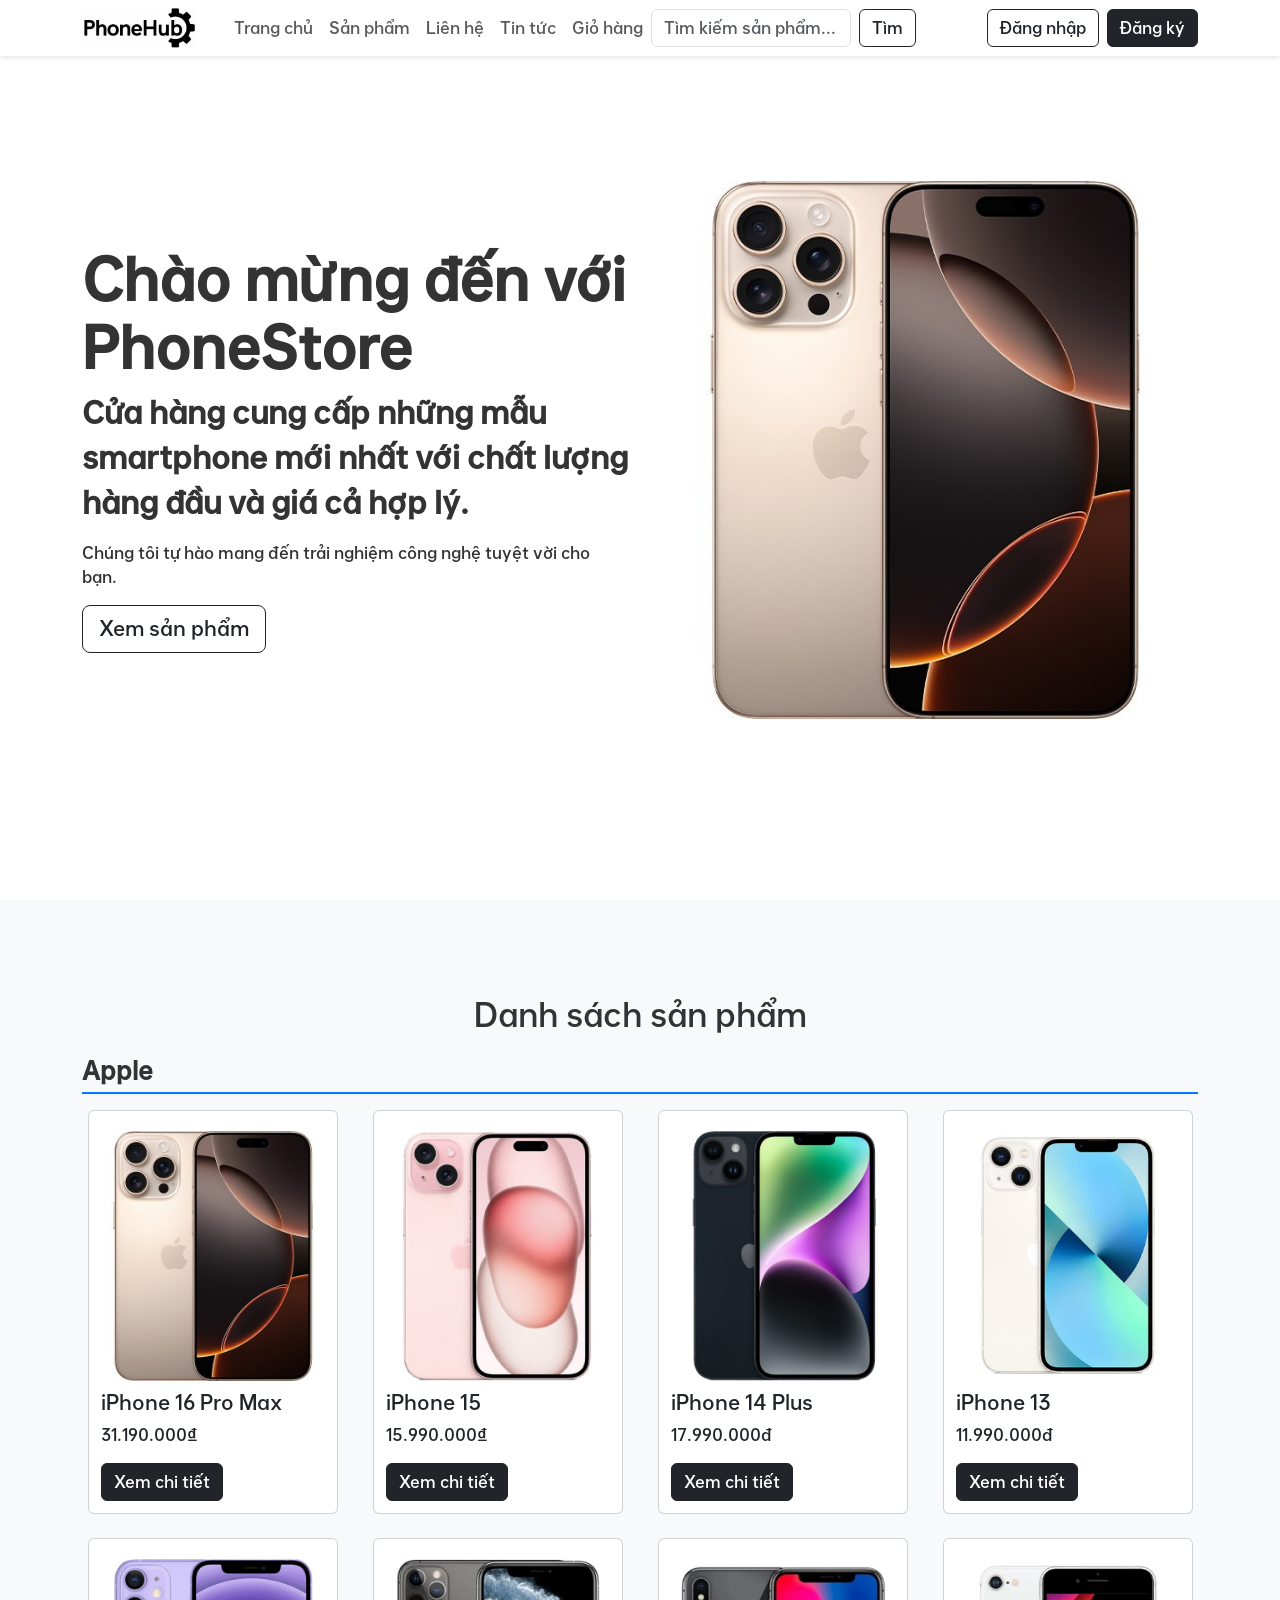
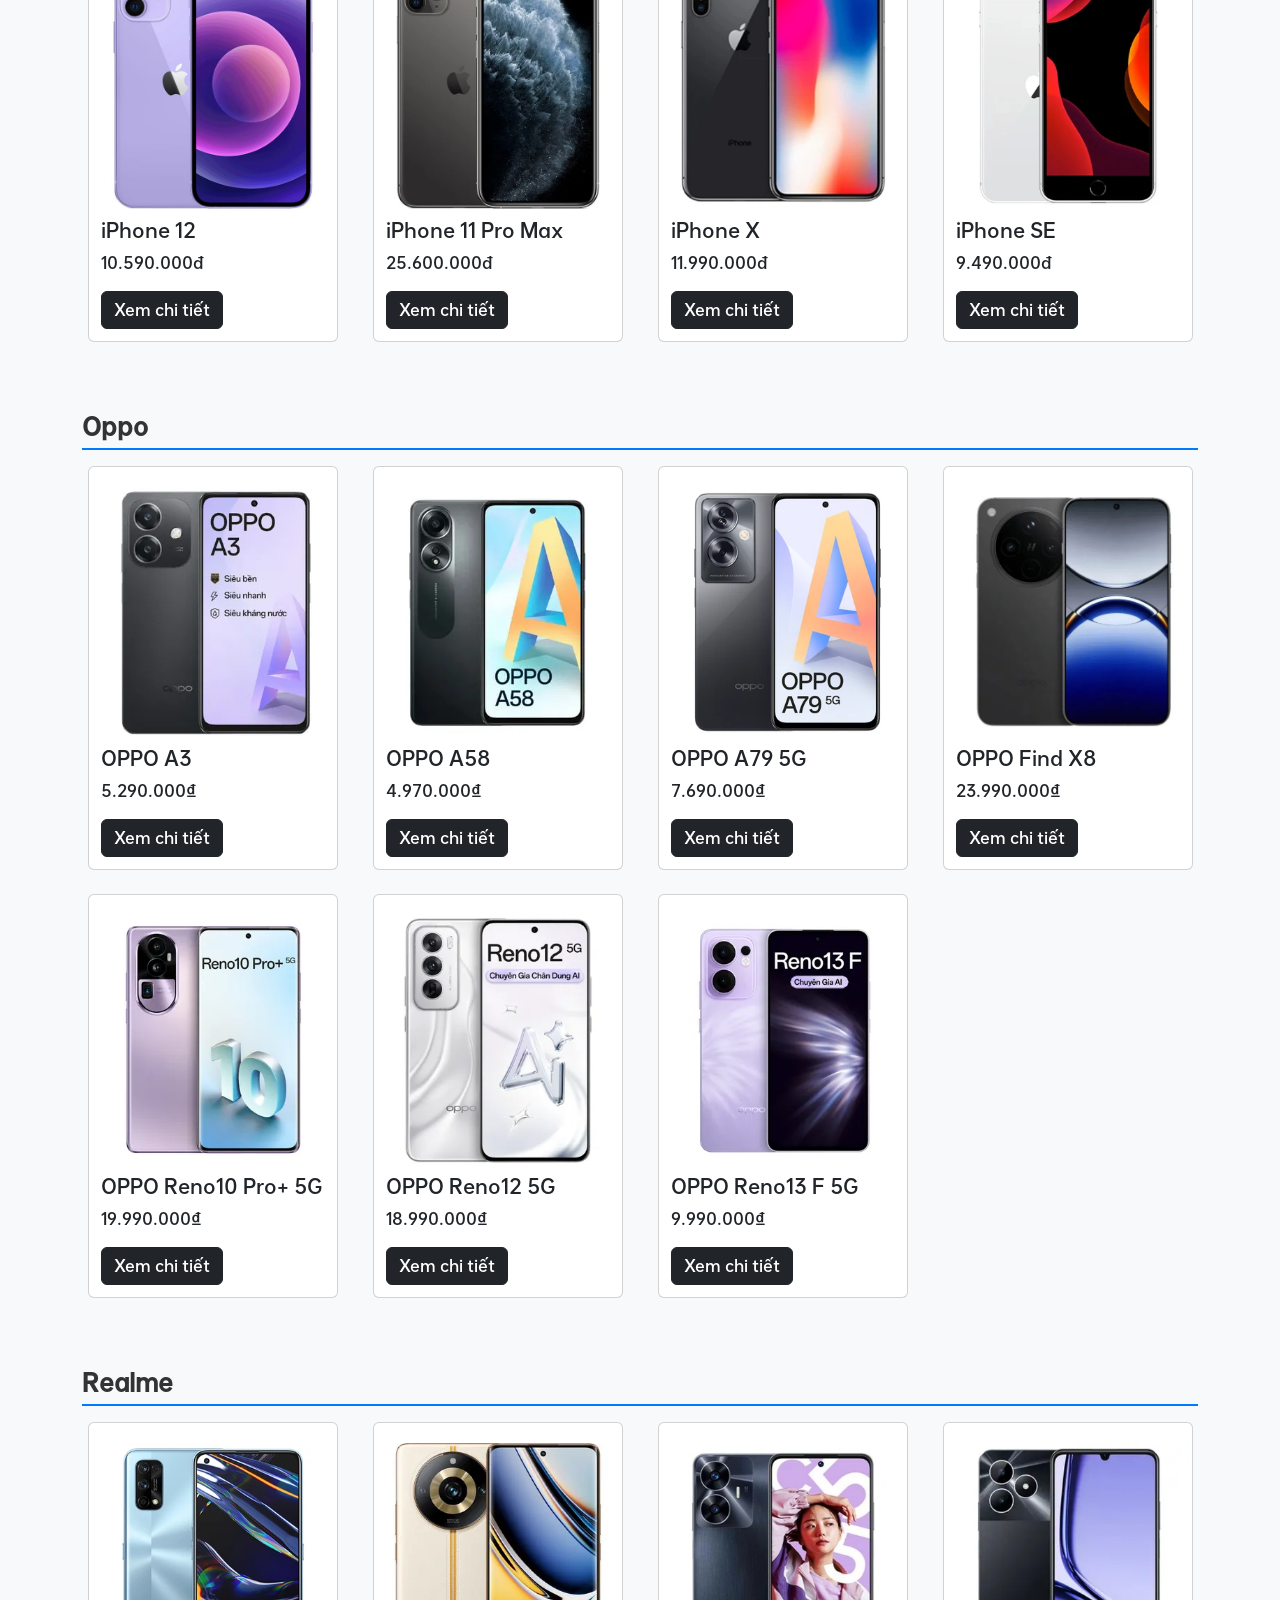
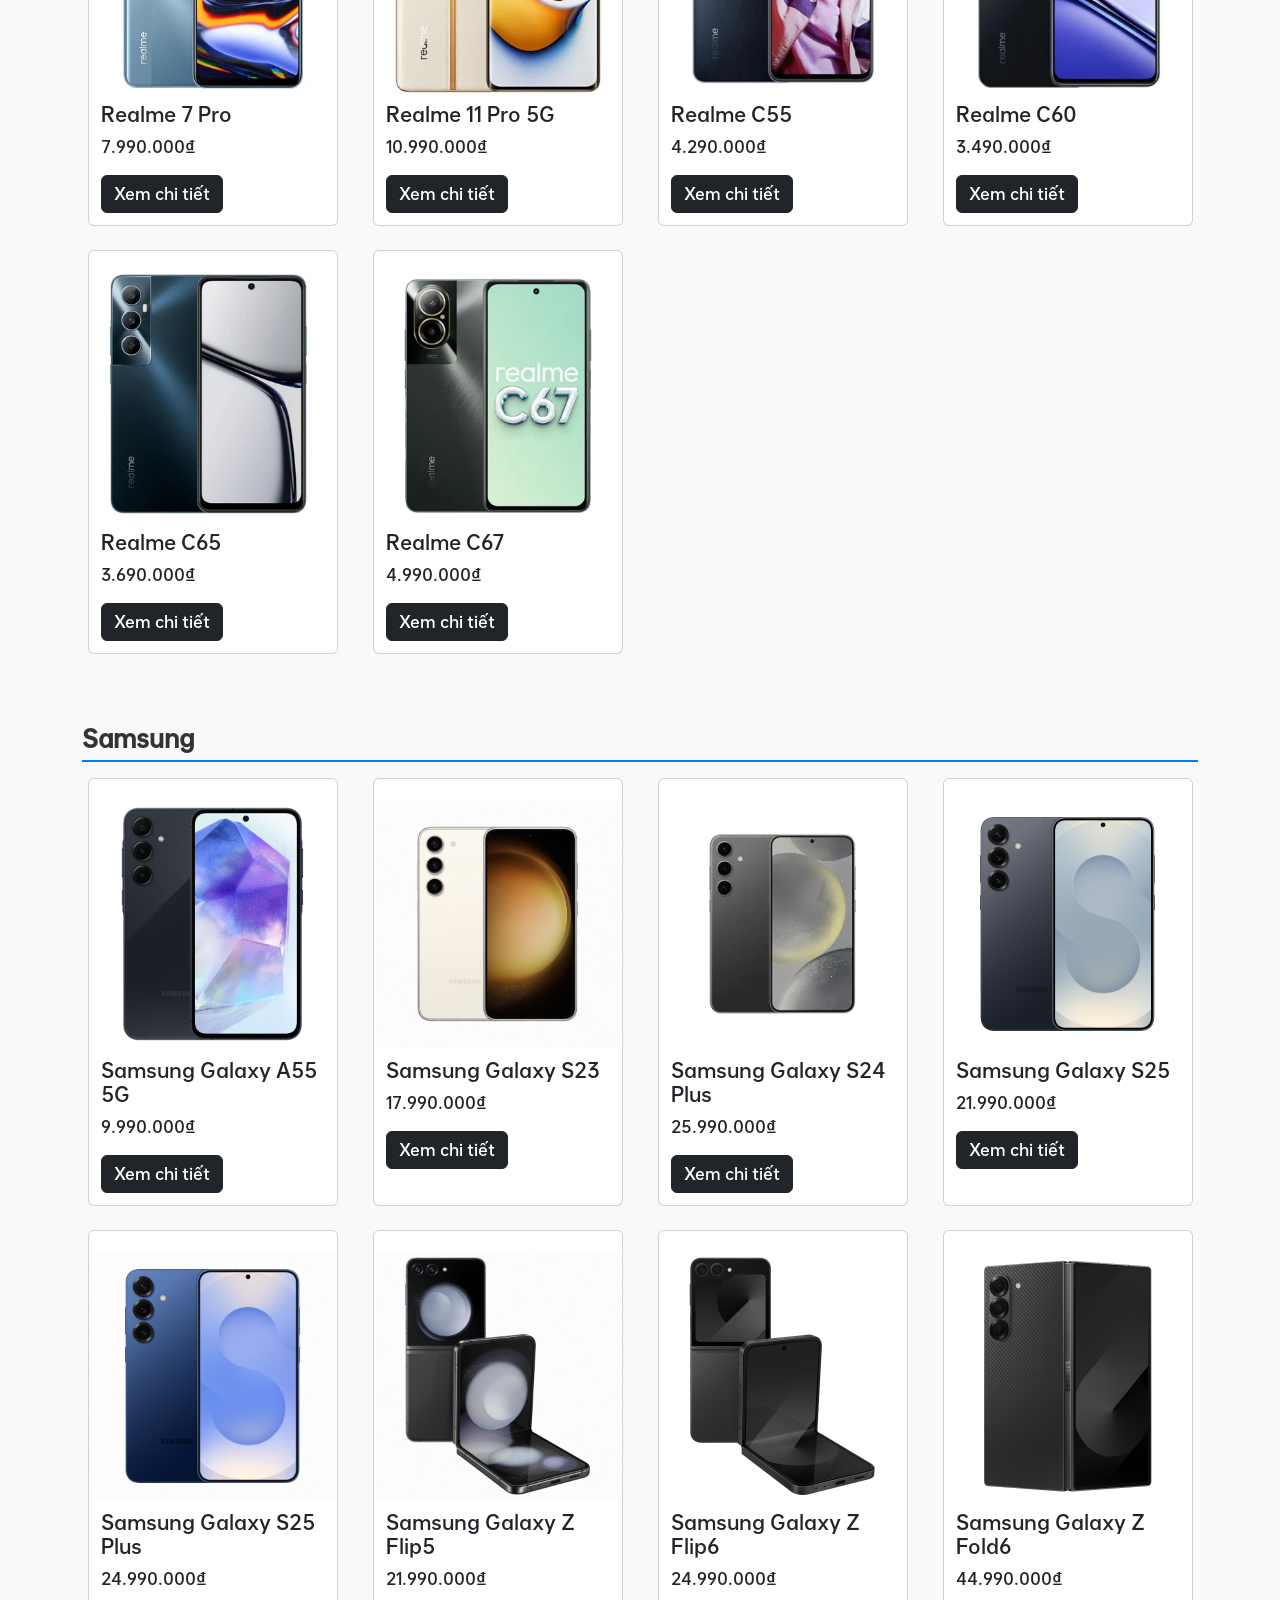
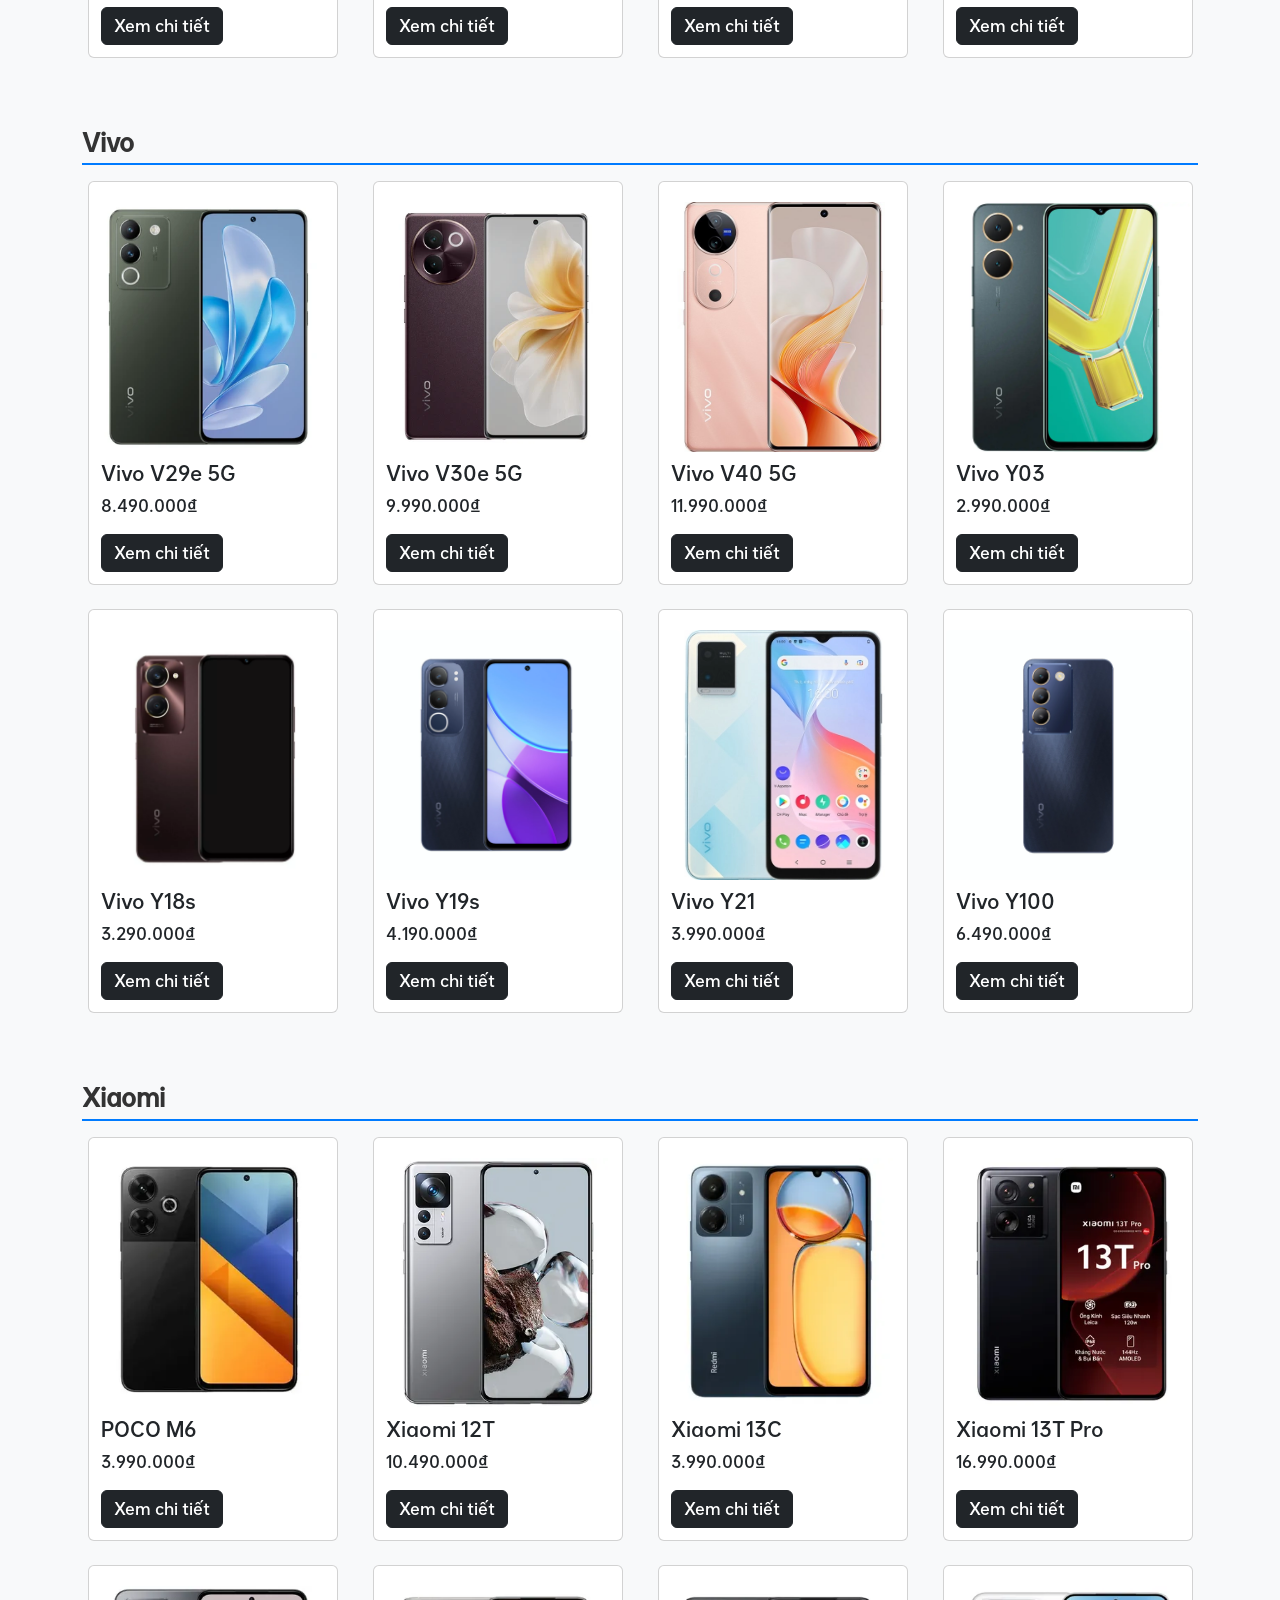
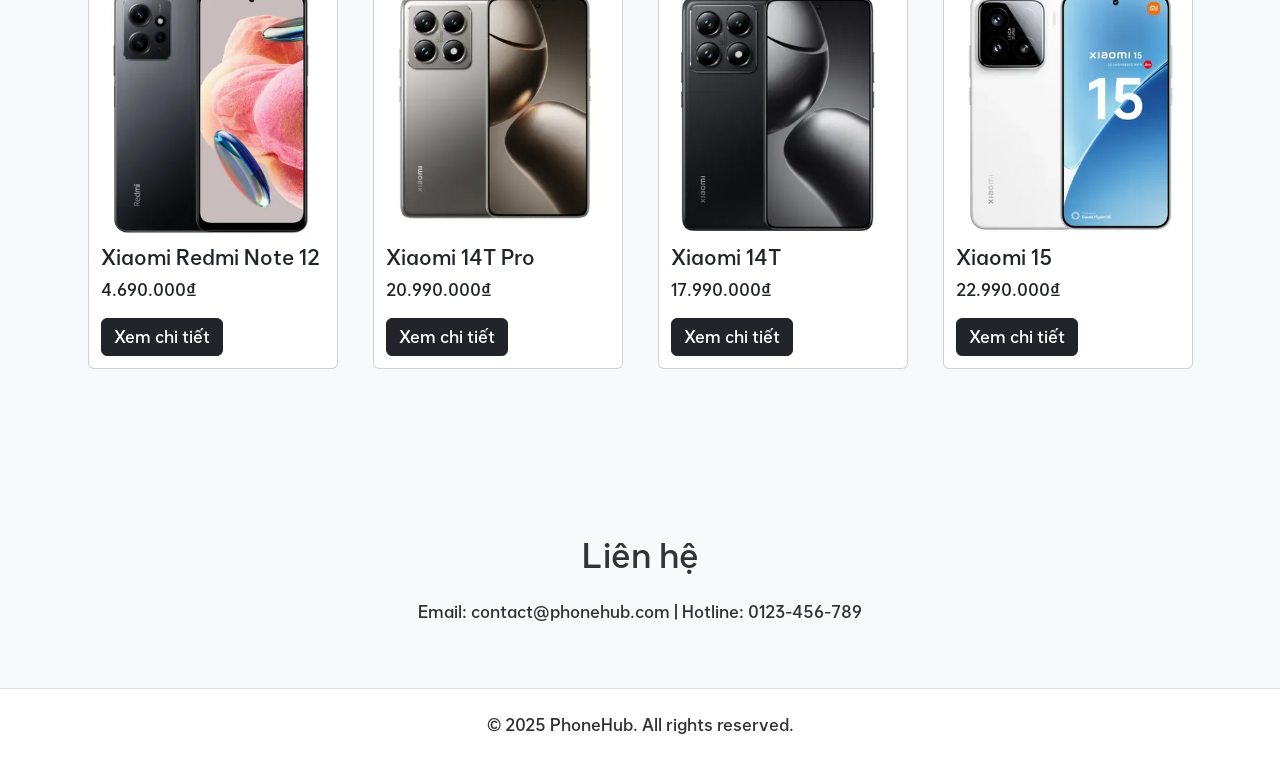
==== pages/index.html @ 3b74d2a4 "final cart" ====
<!DOCTYPE html>
<html lang="vi">
  <head>
    <meta charset="UTF-8" />
    <meta name="viewport" content="width=device-width, initial-scale=1.0" />
    <title>PhoneHub</title>
    <link rel="stylesheet" href="../assets/css/bootstrap.min.css" />
    <link rel="stylesheet" href="../assets/css/style.css" />
    <script src="../assets/js/bootstrap.bundle.min.js"></script>
  </head>
  <body>
    <!-- Navbar -->
    <nav class="navbar navbar-expand-lg fixed-top">
      <div class="container">
        <div class="nav-logo">
          <a href="../pages/index.html">
            <img
              src="../assets/images/index_img/logo_3.jpg"
              alt=""
              style="height: 40px; margin-right: 30px"
            />
          </a>
        </div>
        <button
          class="navbar-toggler"
          type="button"
          data-bs-toggle="collapse"
          data-bs-target="#navbarNav"
        >
          <span class="navbar-toggler-icon"></span>
        </button>
        <div class="collapse navbar-collapse" id="navbarNav">
          <ul class="navbar-nav me-auto">
            <li class="nav-item">
              <a class="nav-link" href="#home">Trang chủ</a>
            </li>
            <li class="nav-item">
              <a class="nav-link" href="../pages/product.html">Sản phẩm</a>
            </li>
            <li class="nav-item">
              <a class="nav-link" href="#contact">Liên hệ</a>
            </li>
            <li class="nav-item">
              <a class="nav-link" href="../pages/news.html">Tin tức</a>
            </li>
            <li class="nav-item">
              <a class="nav-link" href="../pages/cart.html">Giỏ hàng</a>
            </li>
            <li class="nav-item d-flex align-items-center">
              <input
                type="text"
                id="searchInput"
                class="form-control me-2"
                placeholder="Tìm kiếm sản phẩm..."
                style="width: 200px"
              />
              <button class="btn btn-outline-dark" onclick="searchProducts()">
                Tìm
              </button>
            </li>
          </ul>
          <div class="d-flex">
            <a href="../pages/login.html" class="btn btn-outline-dark me-2"
              >Đăng nhập</a
            >
            <a href="../pages/register.html" class="btn btn-dark">Đăng ký</a>
          </div>
        </div>
      </div>
    </nav>

    <!-- Trang chủ -->
    <section id="home">
      <div class="container">
        <div class="row align-items-center">
          <div class="col-md-6 reveal reveal-left">
            <h1 class="fw-bold display-4">Chào mừng đến với PhoneStore</h1>
            <p class="lead">
              Cửa hàng cung cấp những mẫu smartphone mới nhất với chất lượng
              hàng đầu và giá cả hợp lý.
            </p>
            <p>
              Chúng tôi tự hào mang đến trải nghiệm công nghệ tuyệt vời cho bạn.
            </p>
            <a href="#products" class="btn btn-outline-dark btn-lg"
              >Xem sản phẩm</a
            >
          </div>
          <div class="col-md-6 reveal reveal-right">
            <div
              id="phoneCarousel"
              class="carousel slide"
              data-bs-ride="carousel"
              data-bs-interval="5000"
            >
              <div class="carousel-inner">
                <div class="carousel-item active">
                  <img
                    src="../assets/images/product/apple/iphone-16-pro-max.jpg"
                    class="img-fluid img-thumbnail border-0"
                    alt="Phone 1"
                  />
                </div>
                <div class="carousel-item">
                  <img
                    src="../assets/images/index_img/home_Ip.png"
                    class="img-fluid img-thumbnail border-0"
                    alt="Phone 2"
                  />
                </div>
                <div class="carousel-item">
                  <img
                    src="../assets/images/index_img/home_oppo.png"
                    class="img-fluid img-thumbnail border-0"
                    alt="Phone 3"
                  />
                </div>
              </div>
            </div>
          </div>
        </div>
      </div>
    </section>

    <!-- Sản phẩm -->
    <section id="products" class="py-5 mt-5">
      <div class="container">
        <h2 class="text-center mb-4">Danh sách sản phẩm</h2>
        <div id="product-brands"></div>
      </div>
    </section>

    <!-- Liên hệ -->
    <section id="contact" class="py-5">
      <div class="container">
        <h2 class="text-center mb-4">Liên hệ</h2>
        <p class="text-center">
          Email: contact@phonehub.com | Hotline: 0123-456-789
        </p>
      </div>
    </section>

    <!-- Footer -->
    <footer class="py-4 text-center">
      <p>© 2025 PhoneHub. All rights reserved.</p>
    </footer>

    <script src="/assets/js/product.js"></script>

    <script>
      function displayProducts() {
        const productBrands = document.getElementById("product-brands");
        productBrands.innerHTML = "";

        for (const brand in products) {
          const brandSection = document.createElement("div");
          brandSection.className = "brand-section mb-5 reveal";
          brandSection.innerHTML = `
      <h3 class="mb-3">${brand.charAt(0).toUpperCase() + brand.slice(1)}</h3>
      <div class="row" id="product-list-${brand}">
      </div>
      `;
          productBrands.appendChild(brandSection);

          const productList = document.getElementById(`product-list-${brand}`);
          products[brand].forEach((product) => {
            const col = document.createElement("div");
            col.className = "col-md-4 col-lg-3 mb-4";
            col.innerHTML = `
        <div class="card product-card h-100">
          <img src="${product.mainImage}" alt="${product.name}" class="card-img-top">
          <div class="card-body">
            <h5 class="card-title">${product.name}</h5>
            <p class="card-text">${product.basePrice}</p>
            <div class="button-group ">
              
              <a href="/pages/product-detail.html?id=${product.id}" class="btn btn-dark">Xem chi tiết</a>
            </div>
          </div>
        </div>
      `;
            productList.appendChild(col);
          });
        }

        reveal();
      }
      displayProducts();
    </script>
  </body>
</html>
---- assets/css/style.css ----
@font-face {
  font-family: "OPPOSans-VN-Medium";
  src: url("/assets/fonts/OPPOSans-VN-Medium.otf") format("opentype");
}

body {
  background-color: #f8f9fa;
  color: #333;
  font-family: "OPPOSans-VN-Medium", sans-serif;
}
.navbar {
  background-color: #fff;
  box-shadow: 0 2px 5px rgba(0, 0, 0, 0.1);
}

#home {
  height: 100vh;
  display: flex;
  align-items: center;
  background-color: #fff;
}
.carousel-inner img {
  max-height: 600px;
  object-fit: contain;
}

.product-card {
  width: 250px;
  margin: 0 auto;
  padding: 2px;
  padding-top: 20px;
  height: 500px;
}
.product-card img {
  height: 250px;
  object-fit: cover;
}
.product-card img:hover {
  transform: scale(1.05);
  transition: all 0.3s ease-in-out;
}
.product-card .card-body {
  padding: 10px;
}
.product-card .button-group {
  display: flex;
  justify-content: space-between;
  align-items: center;
}
footer {
  background-color: #fff;
  border-top: 1px solid #dee2e6;
}
.product-slider {
  overflow: hidden;
  position: relative;
}
.product-list {
  display: flex;
  transition: transform 0.5s ease;
}
.product-list .col {
  flex: 0 0 20%;
  max-width: 20%;
}
.brand-section h3 {
  font-size: 1.5rem;
  font-weight: bold;
  color: #333;
  border-bottom: 2px solid #007bff;
  padding-bottom: 5px;
}

/* PRODUCT DETAIL  */
.product-detail {
  display: flex;
  justify-content: center;
  align-items: center;
}
#product-image {
  max-height: 400px;
  width: auto;
  margin: 0 auto;
  display: block;
}
.right {
  background-color: #b9b8b8;
  border-radius: 20px;
  padding: 50px;
  box-shadow: 10px 10px 10px rgba(0, 0, 0, 0.1);
}
.dl {
  font-weight: 700;
  font-size: larger;
}

.list-dl li {
  display: inline-block;
  list-style-type: none;
  margin: 10px;
}
.list-dl li button {
  border-radius: 10px;
}
.list-ms li {
  display: inline-block;
  list-style-type: none;
  margin: 10px;
}
.list-ms li button {
  border-radius: 50%;
  height: 30px;
  width: 30px;
  border: 2px solid transparent;
  transition: all 0.3s;
}
.lead {
  font-weight: 700;
  font-size: 30px;
}
.all {
  background-color: #ffffff;
}
.thumbnail {
  width: 80px;
  height: 80px;
  object-fit: cover;
  cursor: pointer;
  border: 2px solid transparent;
  transition: all 0.3s;
  border-radius: 8px;
}
.thumbnail:hover,
.thumbnail.active {
  border-color: #007bff;
  transform: scale(1.05);
}
.color-option.active {
  transform: scale(1.1);
  box-shadow: 0 0 0 2px #007bff;
}
.storage-option.active {
  background-color: #007bff !important;
  color: white !important;
}
.color-name {
  display: block;
  margin-top: 5px;
  font-size: 12px;
  text-align: center;
}
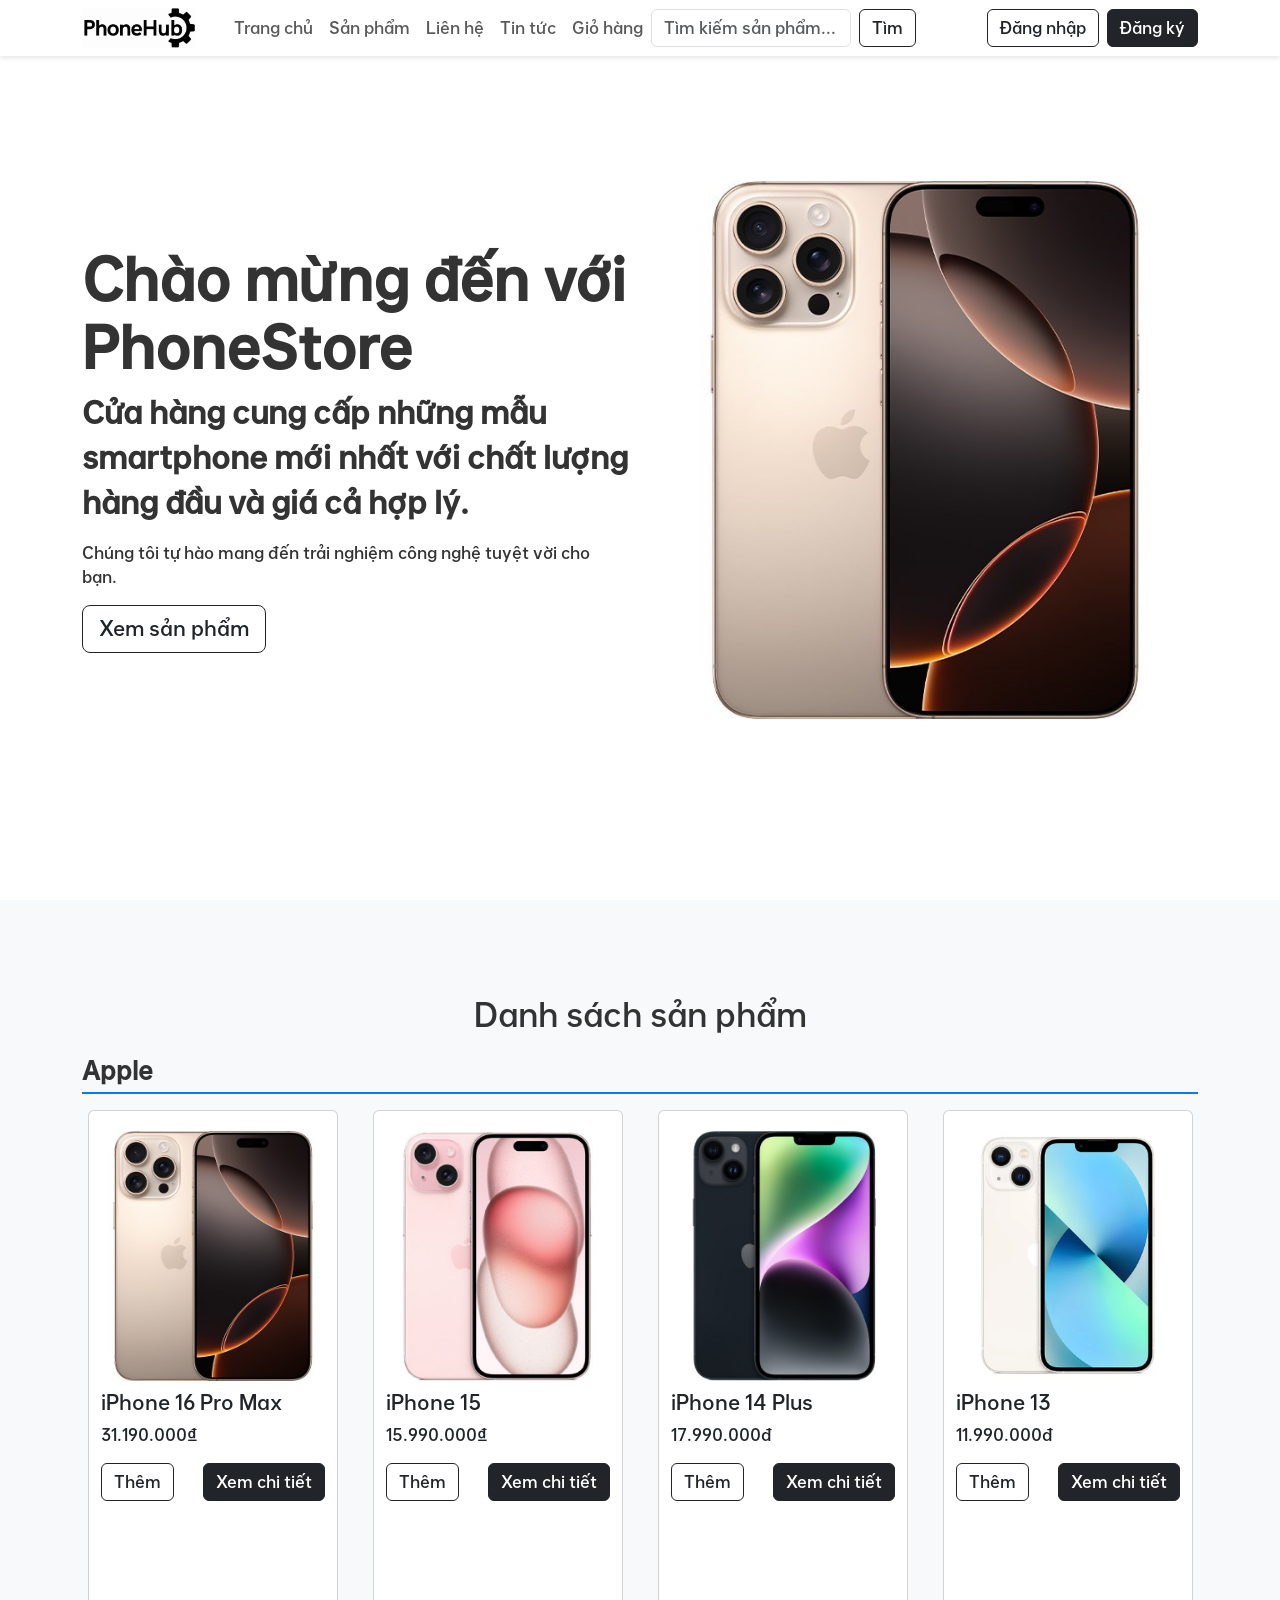
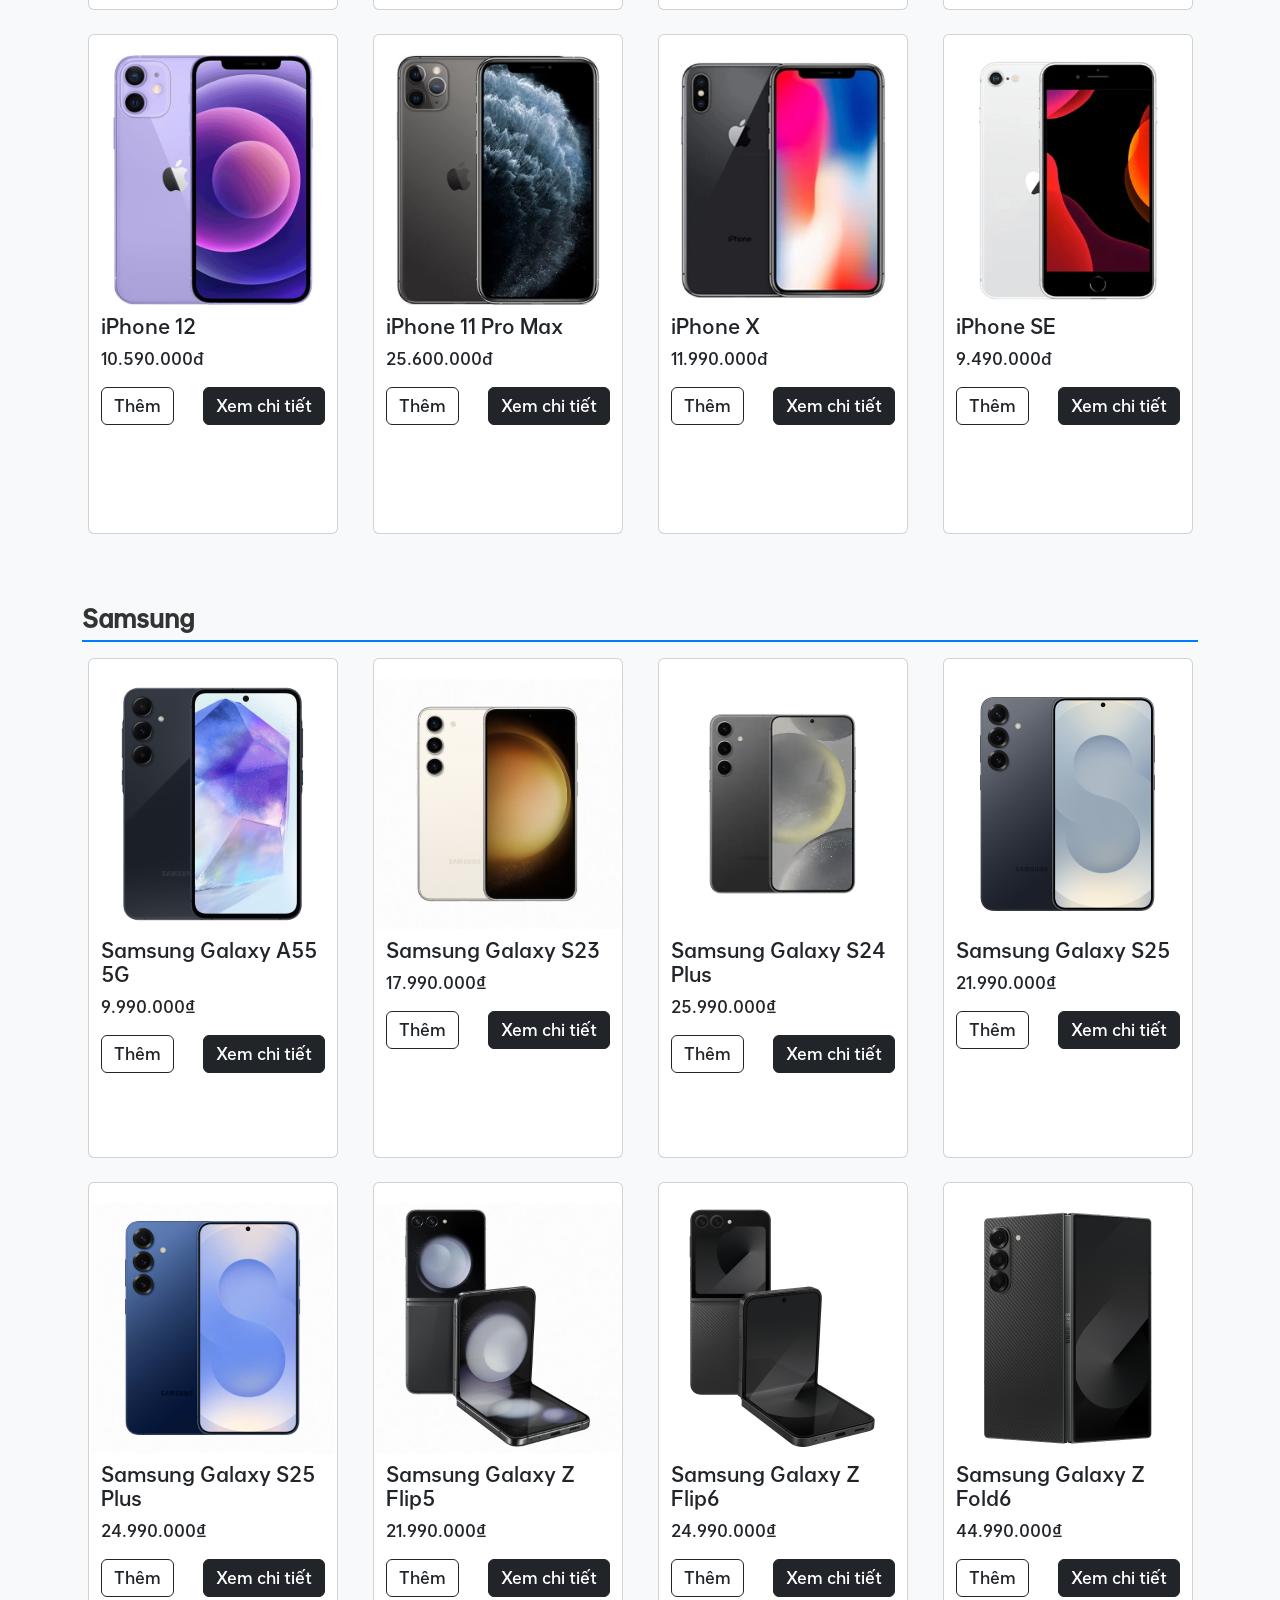
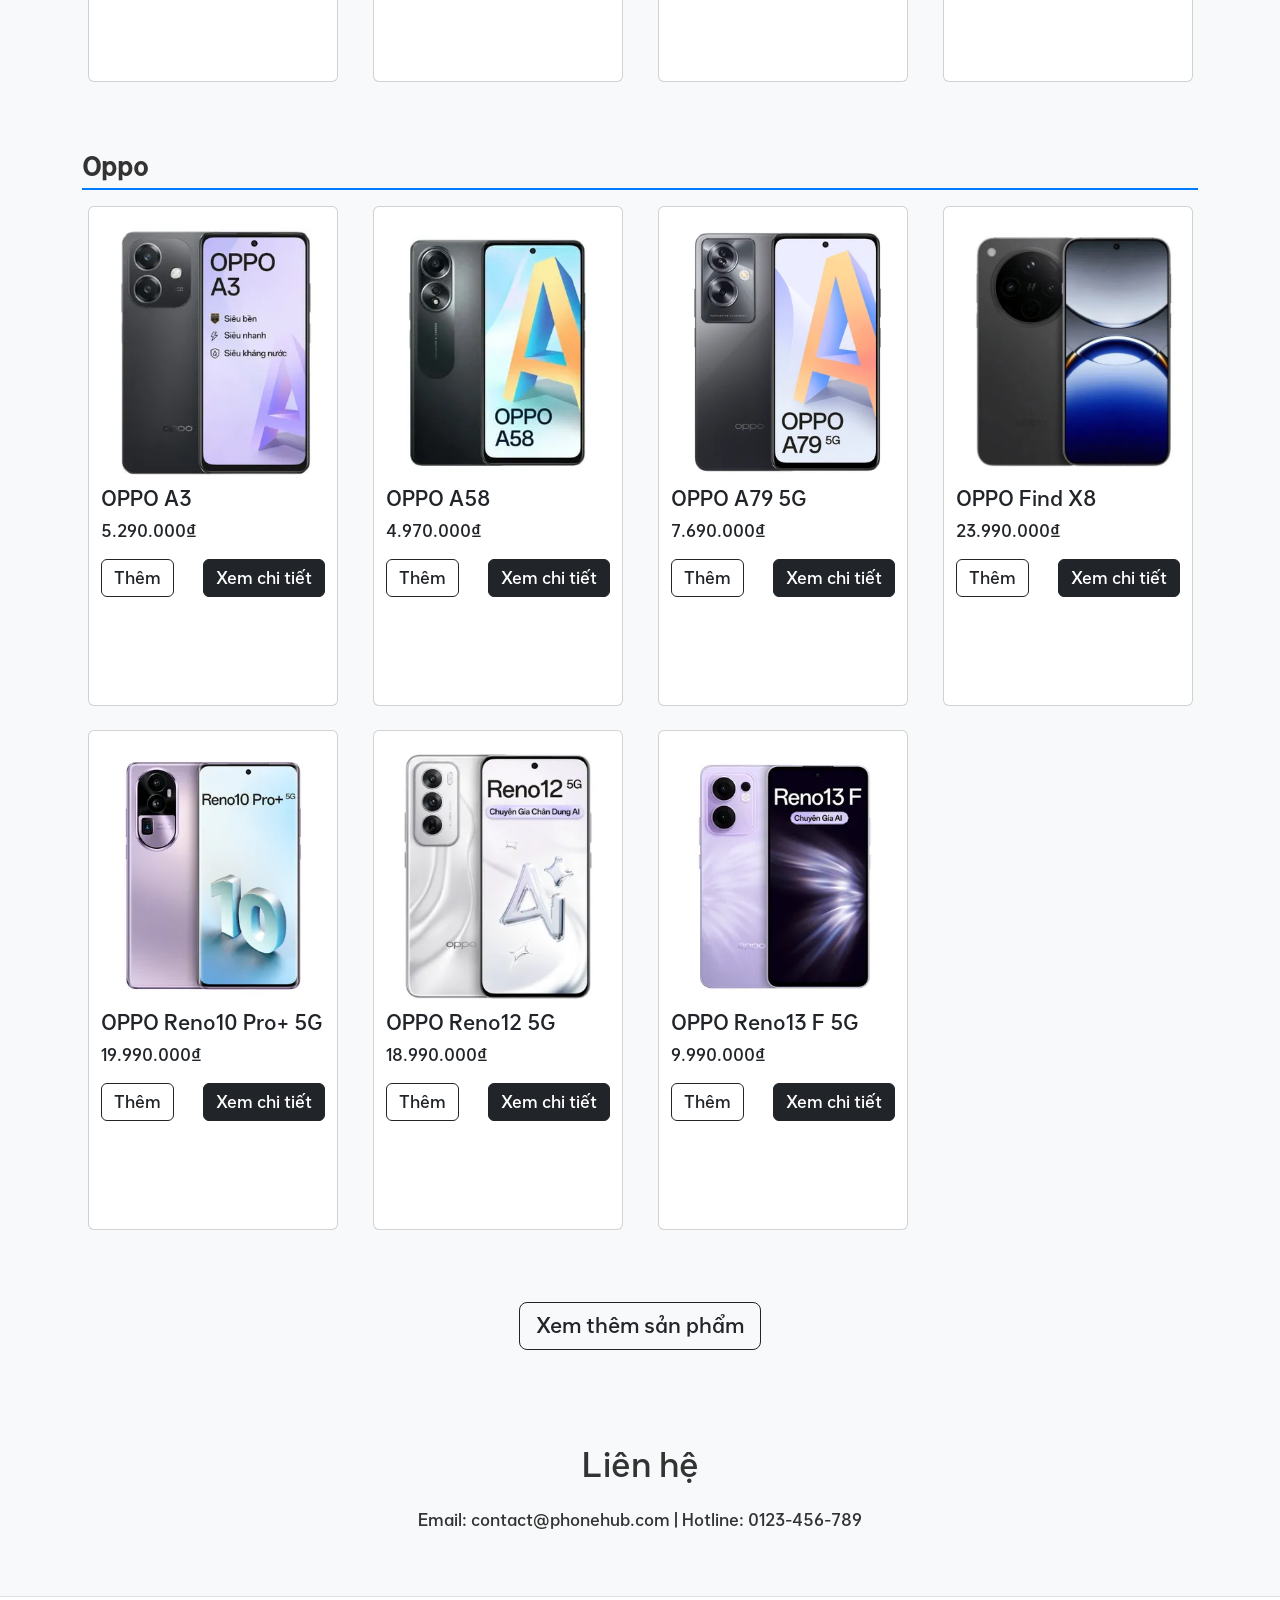
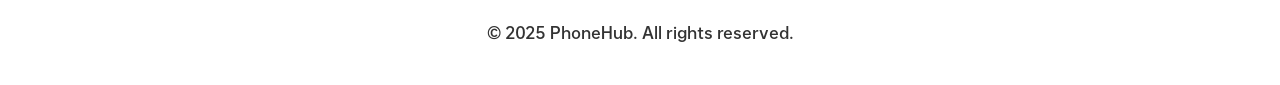
==== commit a43c6268: "add truoc khi chuyen nhanh" ====
--- a/pages/index.html
+++ b/pages/index.html
@@ -127,6 +127,11 @@
       <div class="container">
         <h2 class="text-center mb-4">Danh sách sản phẩm</h2>
         <div id="product-brands"></div>
+        <div class="text-center mt-4">
+          <a href="../pages/product.html" class="btn btn-outline-dark btn-lg"
+            >Xem thêm sản phẩm</a
+          >
+        </div>
       </div>
     </section>
 
@@ -146,46 +151,6 @@
     </footer>
 
     <script src="/assets/js/product.js"></script>
-
-    <script>
-      function displayProducts() {
-        const productBrands = document.getElementById("product-brands");
-        productBrands.innerHTML = "";
-
-        for (const brand in products) {
-          const brandSection = document.createElement("div");
-          brandSection.className = "brand-section mb-5 reveal";
-          brandSection.innerHTML = `
-      <h3 class="mb-3">${brand.charAt(0).toUpperCase() + brand.slice(1)}</h3>
-      <div class="row" id="product-list-${brand}">
-      </div>
-      `;
-          productBrands.appendChild(brandSection);
-
-          const productList = document.getElementById(`product-list-${brand}`);
-          products[brand].forEach((product) => {
-            const col = document.createElement("div");
-            col.className = "col-md-4 col-lg-3 mb-4";
-            col.innerHTML = `
-        <div class="card product-card h-100">
-          <img src="${product.mainImage}" alt="${product.name}" class="card-img-top">
-          <div class="card-body">
-            <h5 class="card-title">${product.name}</h5>
-            <p class="card-text">${product.basePrice}</p>
-            <div class="button-group ">
-              
-              <a href="/pages/product-detail.html?id=${product.id}" class="btn btn-dark">Xem chi tiết</a>
-            </div>
-          </div>
-        </div>
-      `;
-            productList.appendChild(col);
-          });
-        }
-
-        reveal();
-      }
-      displayProducts();
-    </script>
+    <script src="../assets/js/index.js"></script>
   </body>
 </html>
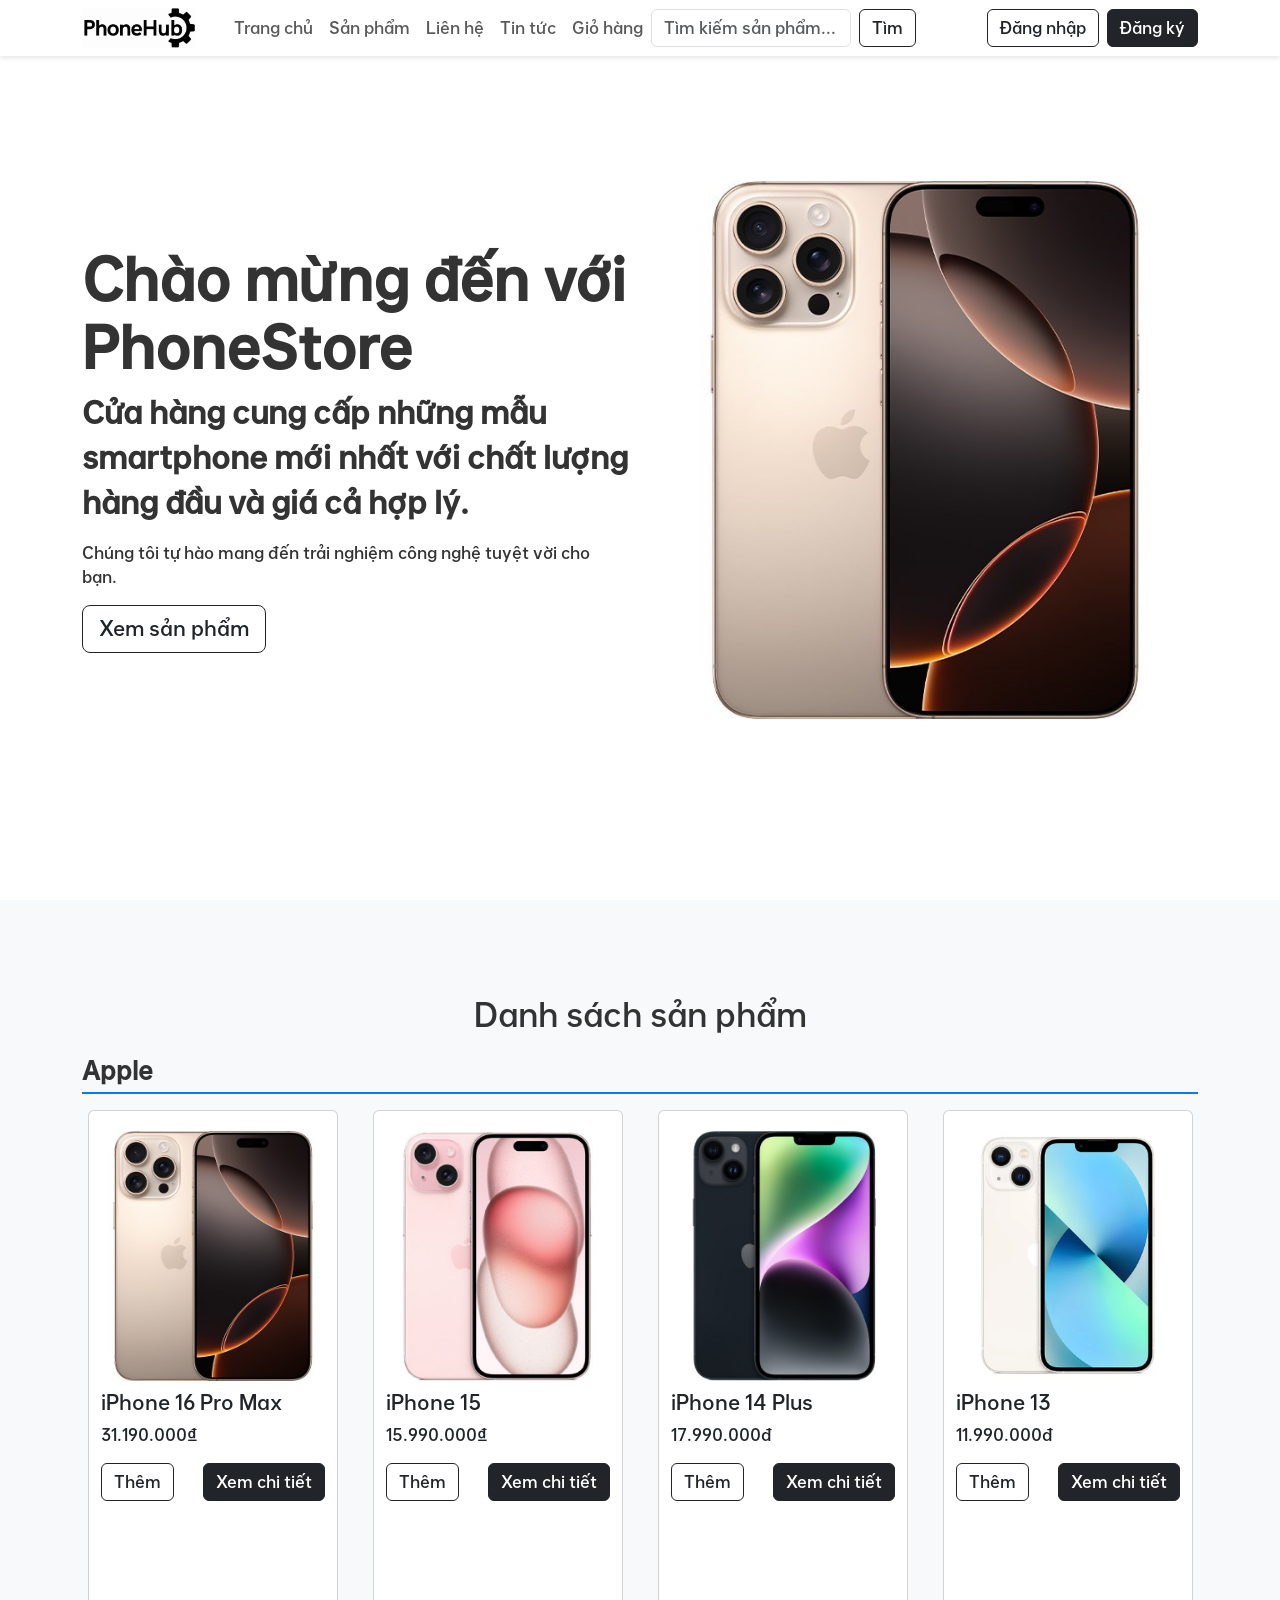
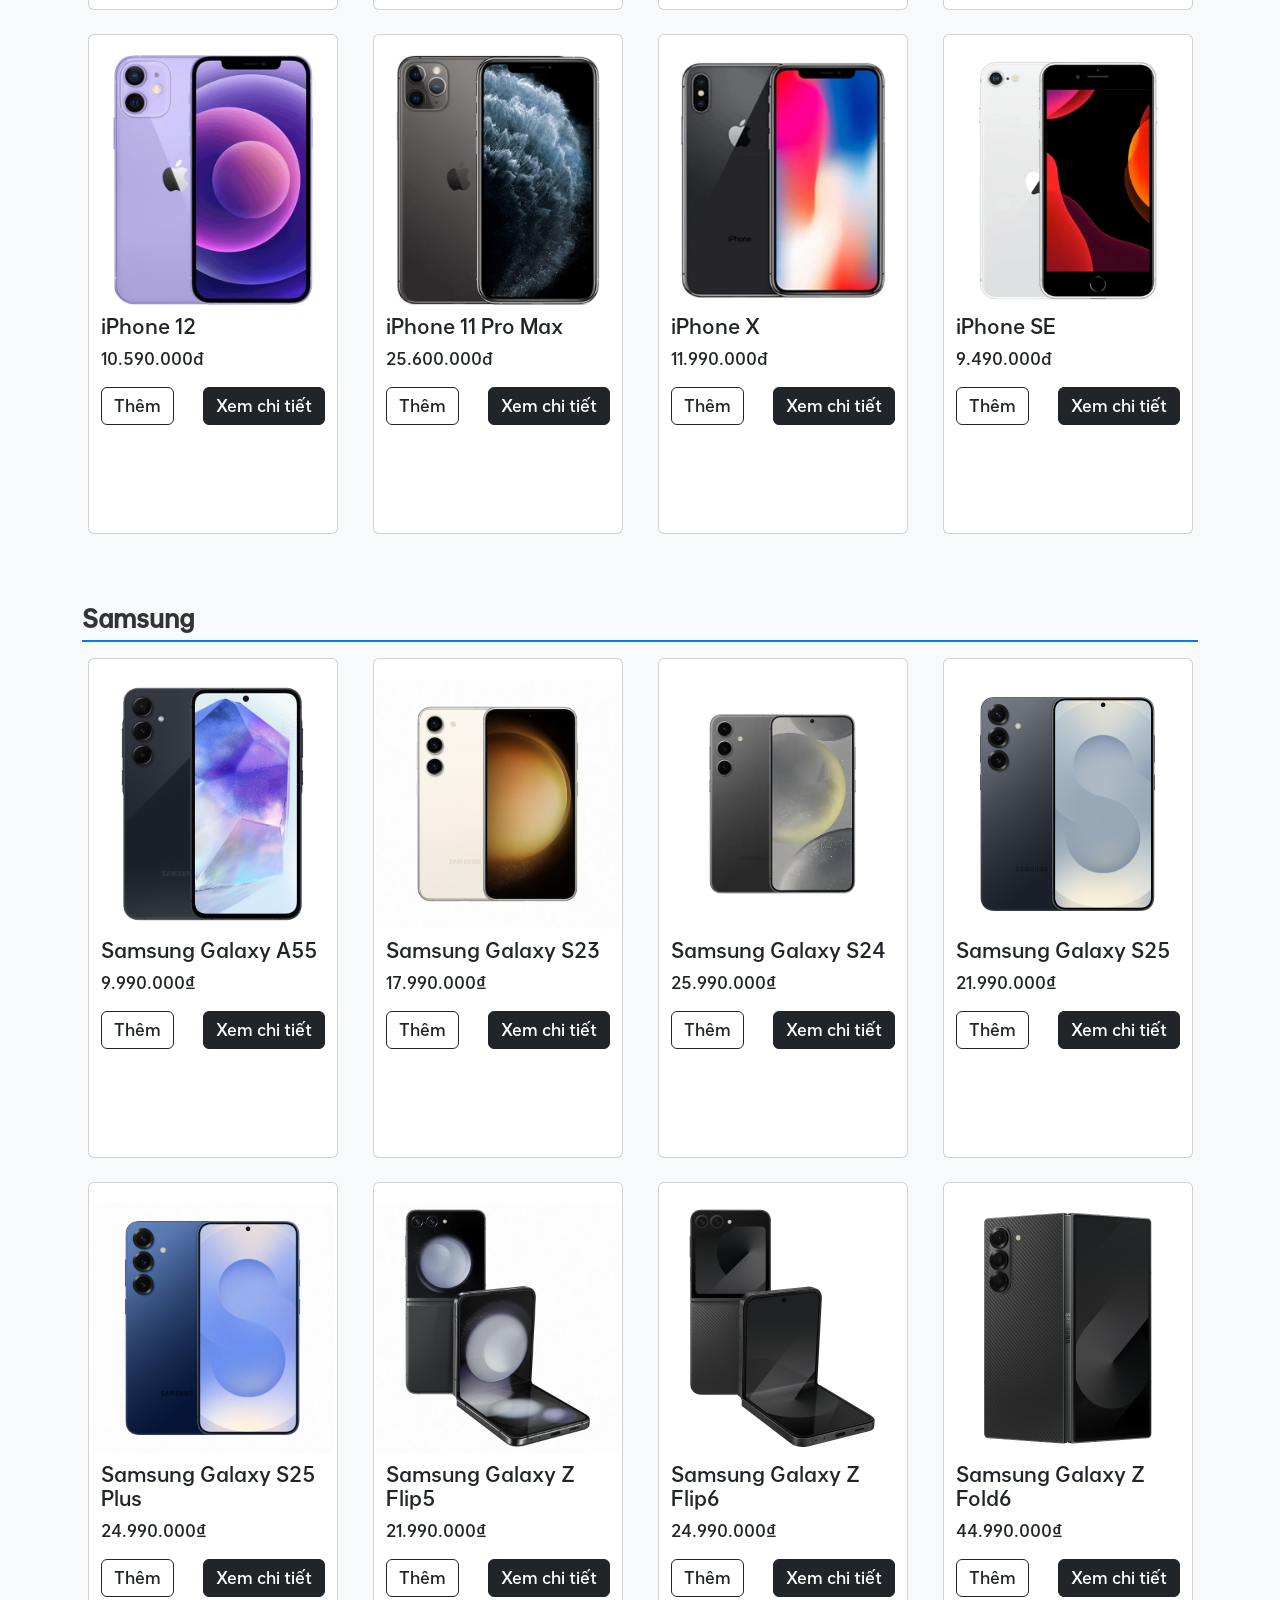
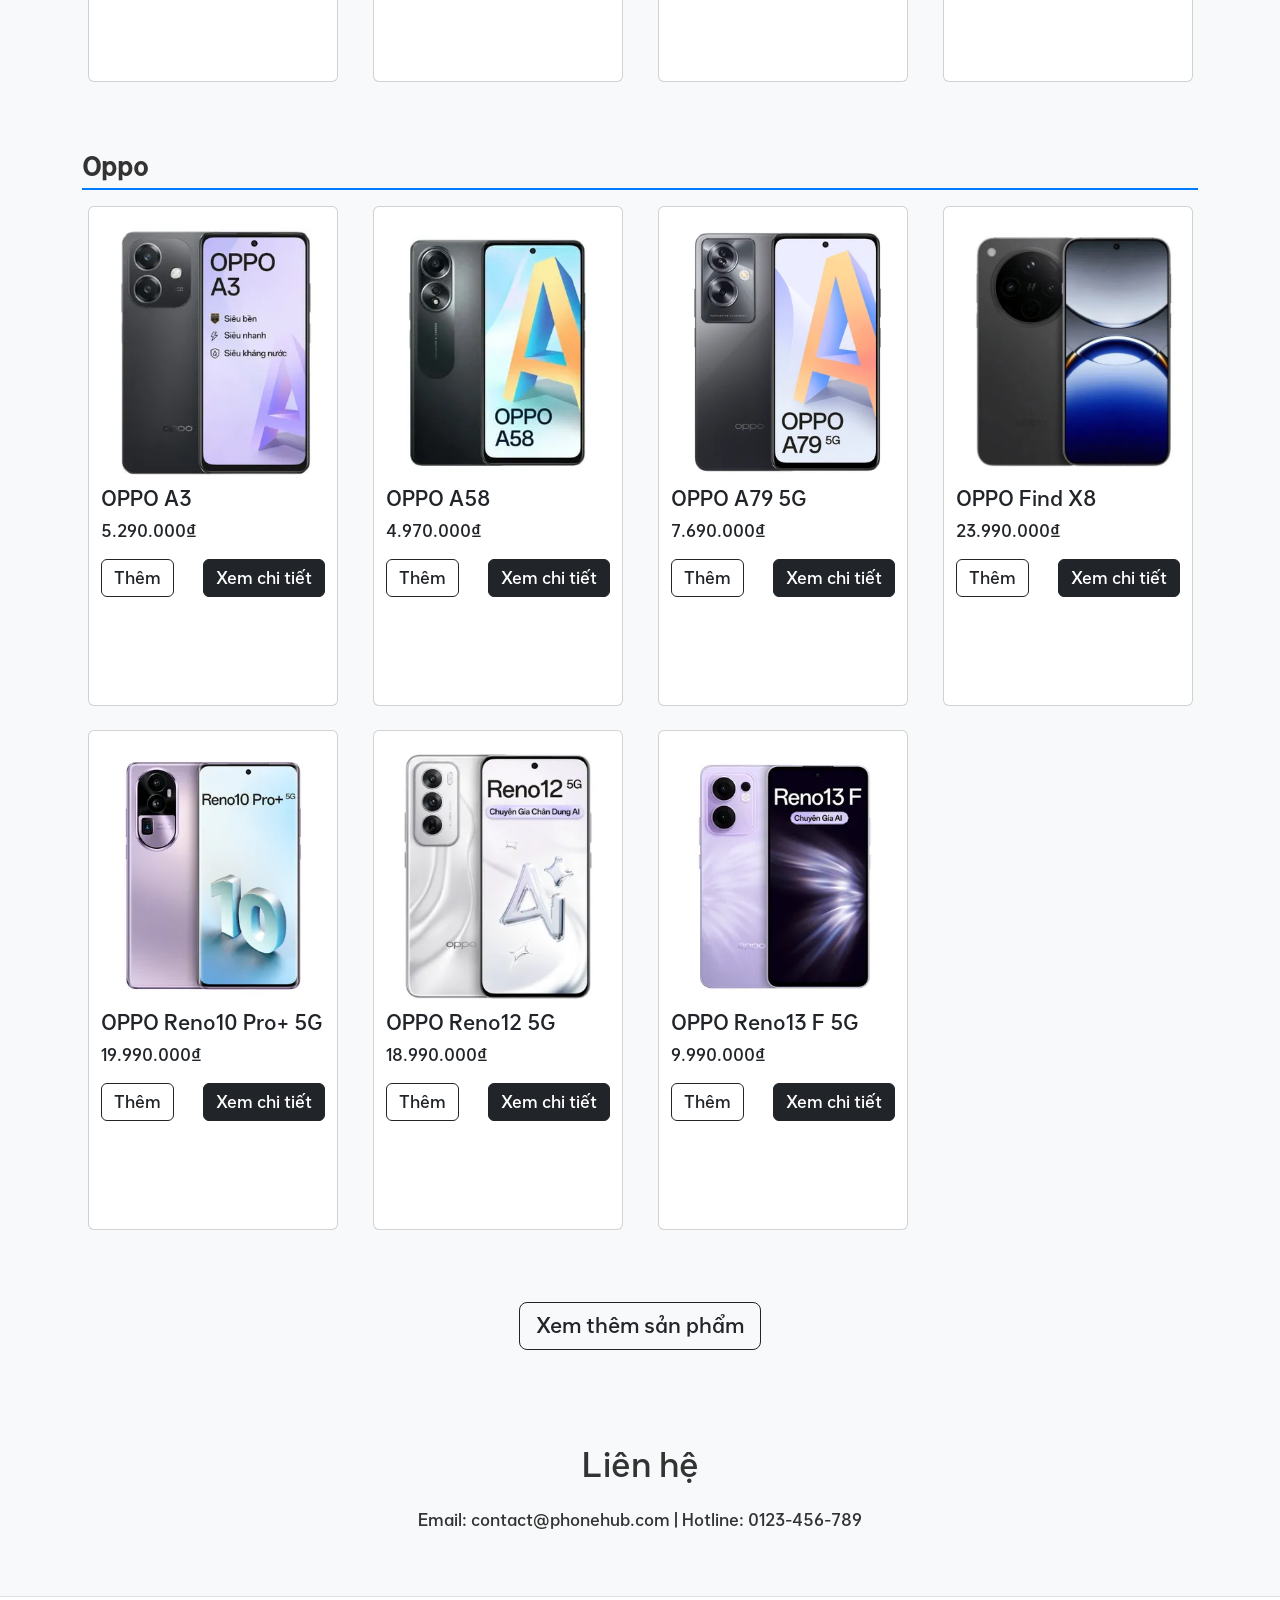
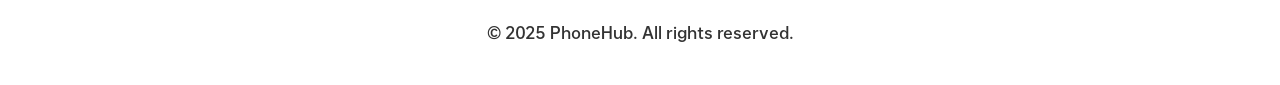
==== commit d7689d58: "add all" ====
--- a/pages/index.html
+++ b/pages/index.html
@@ -152,5 +152,53 @@
 
     <script src="/assets/js/product.js"></script>
     <script src="../assets/js/index.js"></script>
+
+    <script>
+      function displayProducts() {
+        const productBrands = document.getElementById("product-brands");
+        productBrands.innerHTML = "";
+
+        const allowedBrands = ["apple", "samsung", "oppo"];
+
+        for (const brand of allowedBrands) {
+          if (products[brand]) {
+            const brandSection = document.createElement("div");
+            brandSection.className = "brand-section mb-5 reveal";
+            brandSection.innerHTML = `
+          <h3 class="mb-3">${
+            brand.charAt(0).toUpperCase() + brand.slice(1)
+          }</h3>
+          <div class="row" id="product-list-${brand}">
+          </div>
+        `;
+            productBrands.appendChild(brandSection);
+
+            const productList = document.getElementById(
+              `product-list-${brand}`
+            );
+            products[brand].forEach((product) => {
+              const col = document.createElement("div");
+              col.className = "col-md-4 col-lg-3 mb-4";
+              col.innerHTML = `
+            <div class="card product-card">
+              <img src="${product.mainImage}" alt="${product.name}" class="card-img-top">
+              <div class="card-body">
+                <h5 class="card-title">${product.name}</h5>
+                <p class="card-text">${product.basePrice}</p>
+                <div class="button-group">
+                  <button class="btn btn-outline-dark" onclick="addToCart('${product.id}')">Thêm</button>
+                  <a href="/pages/product-detail.html?id=${product.id}" class="btn btn-dark">Xem chi tiết</a>
+                </div>
+              </div>
+            </div>
+          `;
+              productList.appendChild(col);
+            });
+          }
+        }
+      }
+
+      displayProducts();
+    </script>
   </body>
 </html>
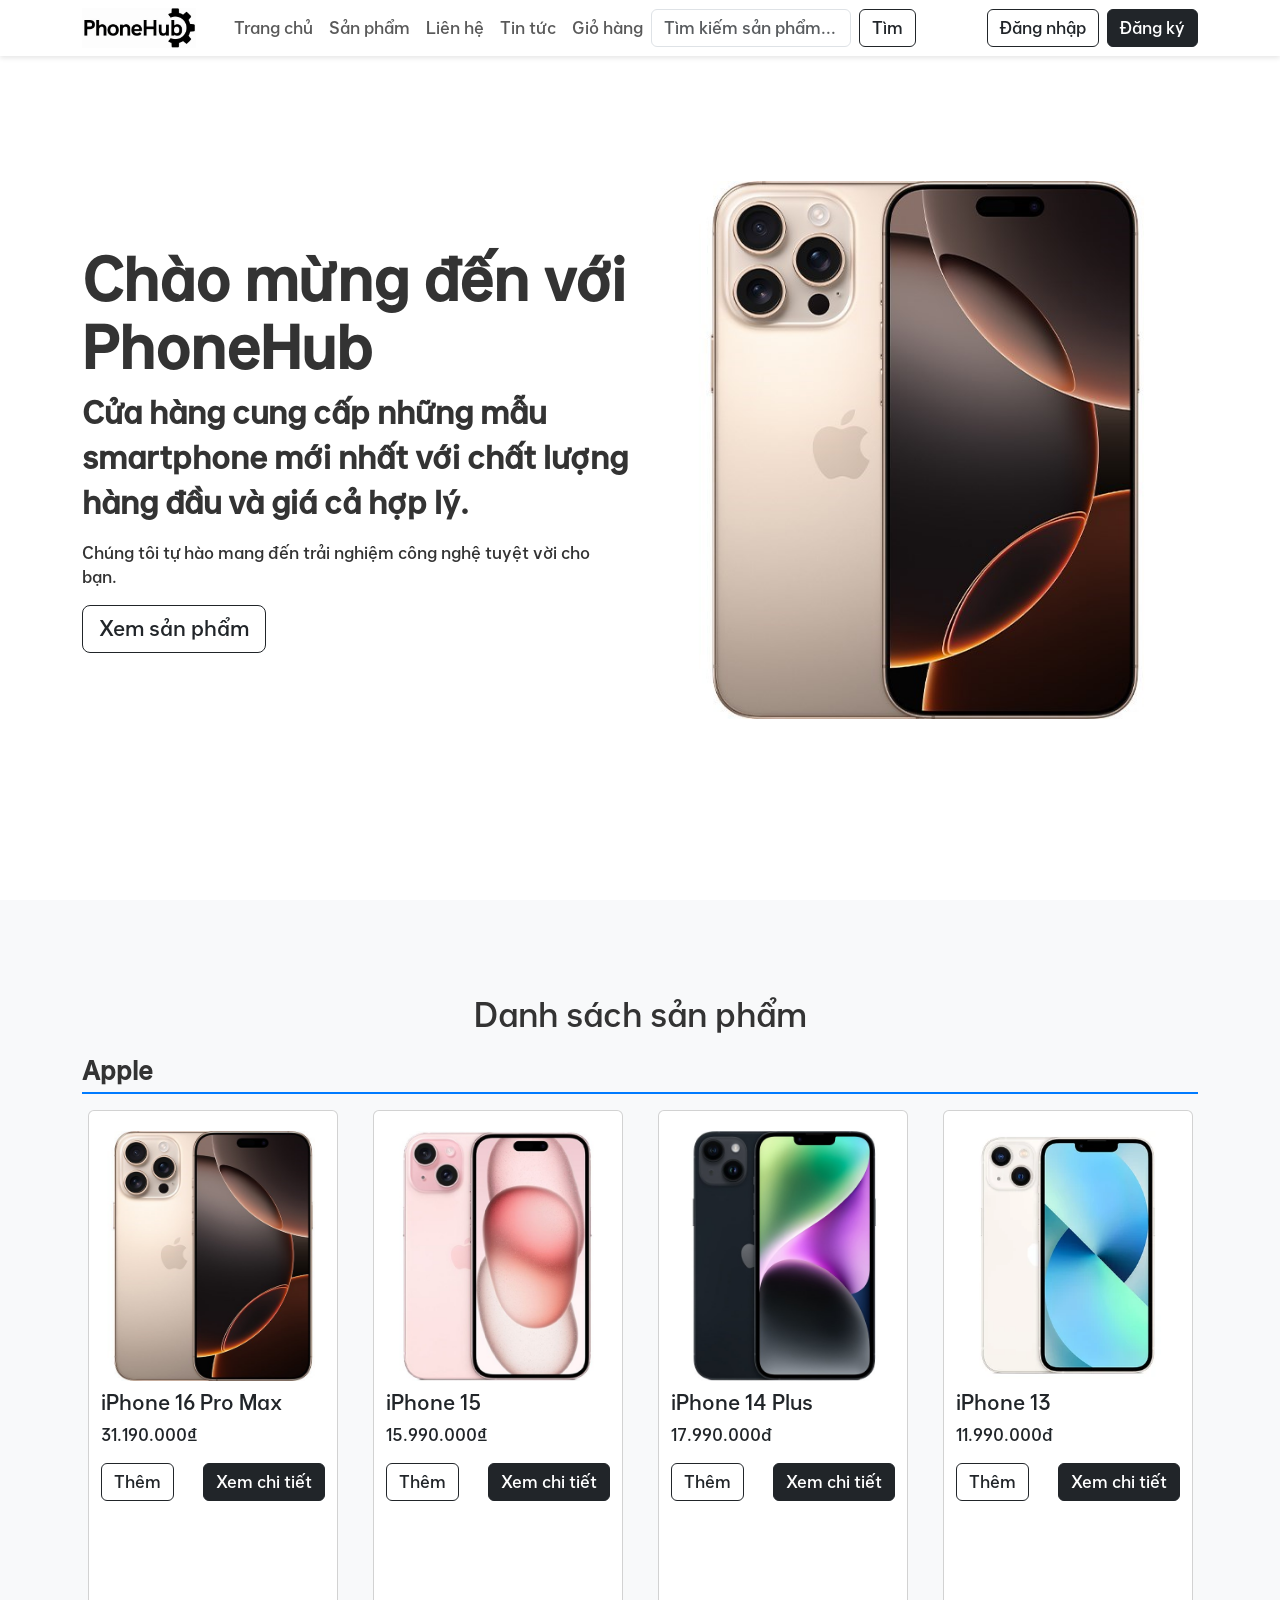
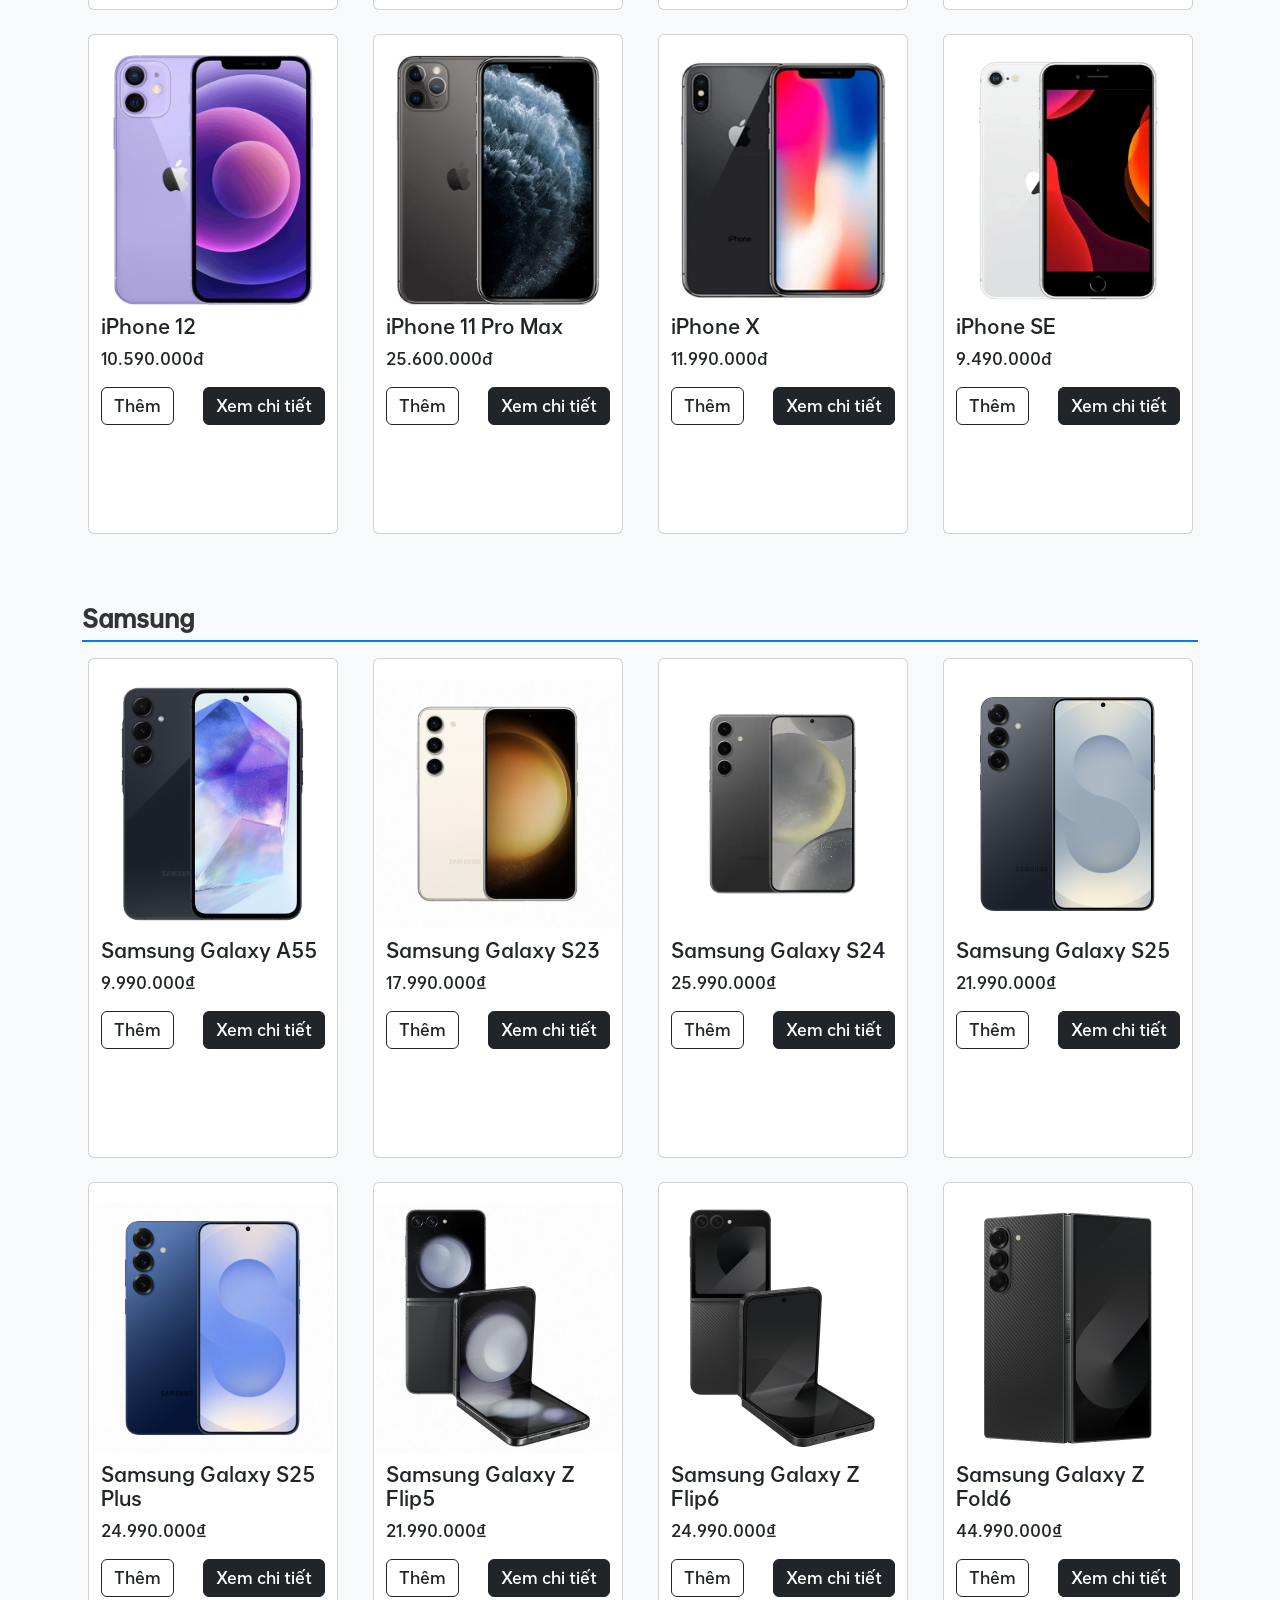
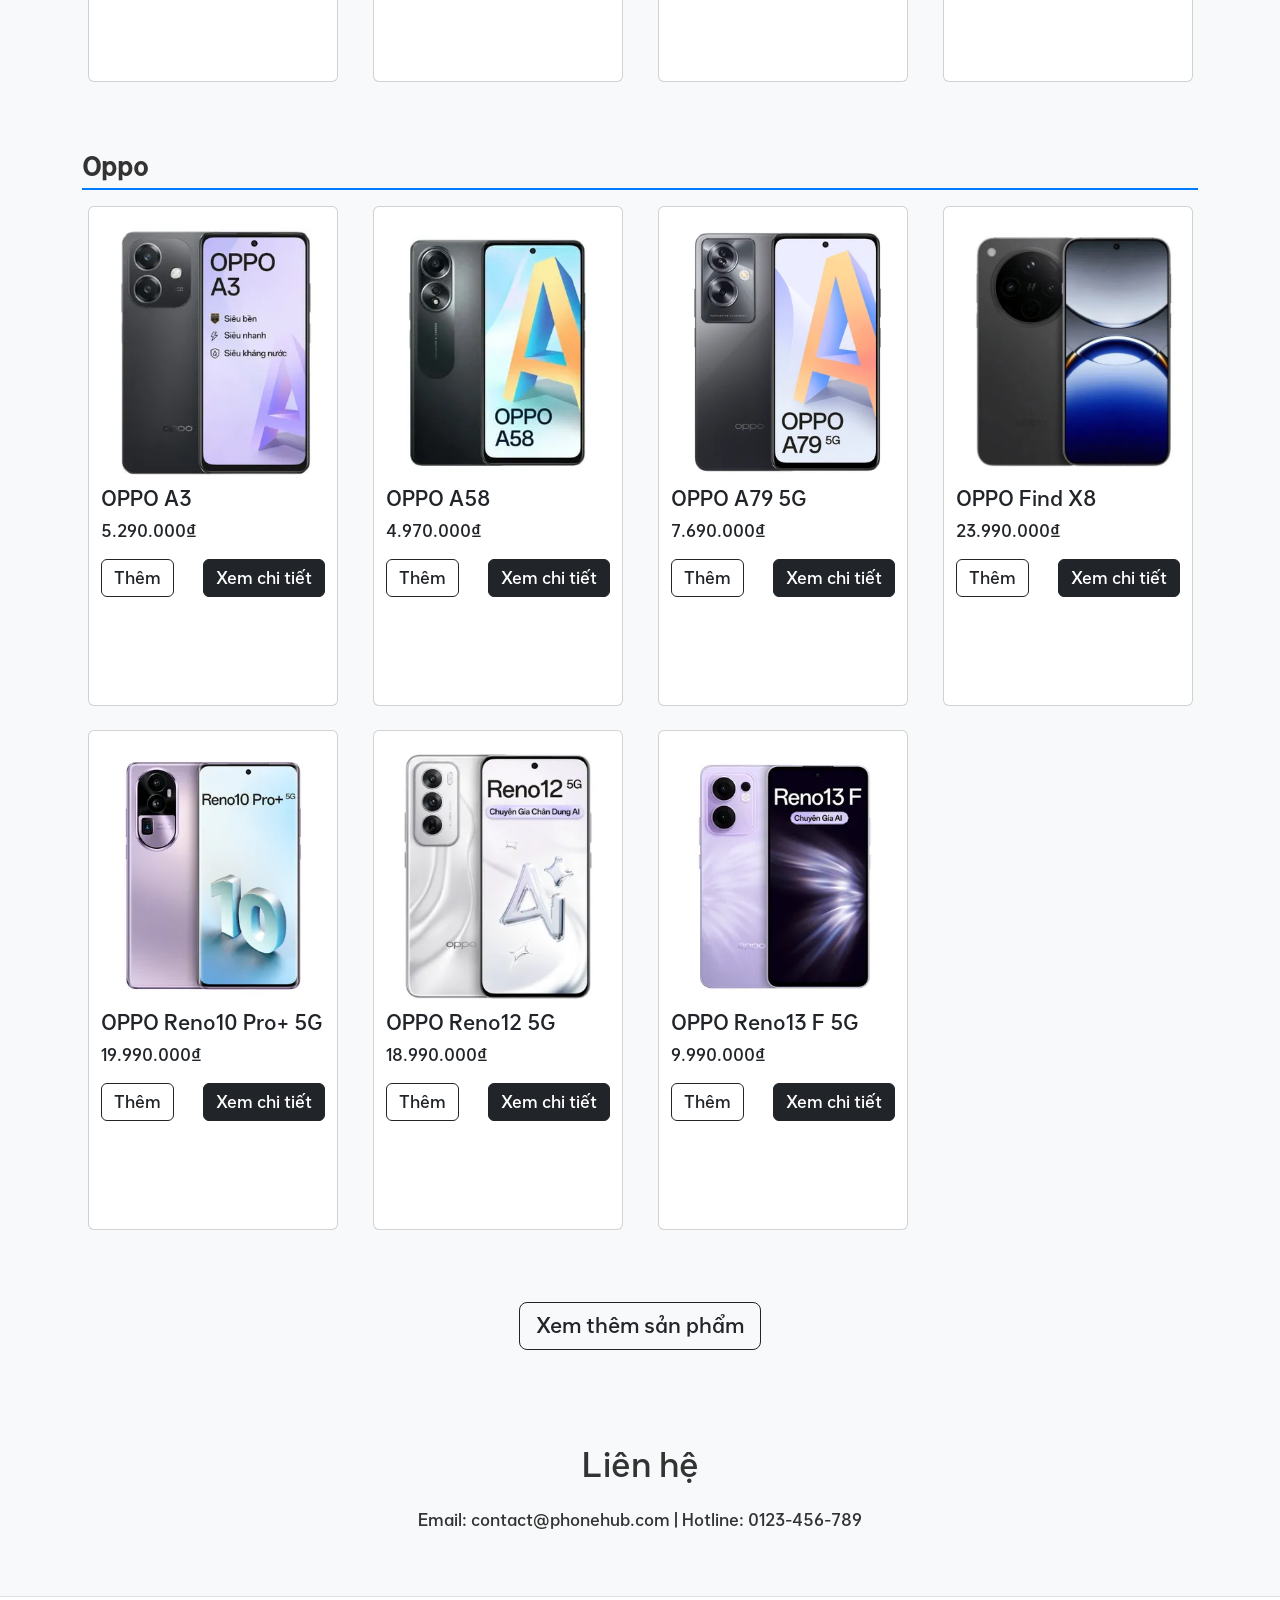
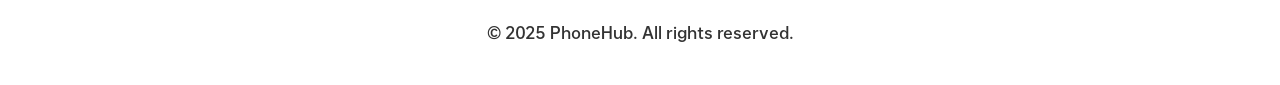
==== commit 78e8d3b7: "add all" ====
--- a/pages/index.html
+++ b/pages/index.html
@@ -3,7 +3,7 @@
   <head>
     <meta charset="UTF-8" />
     <meta name="viewport" content="width=device-width, initial-scale=1.0" />
-    <title>PhoneHub</title>
+    <title>Trang chủ - PhoneHub</title>
     <link rel="stylesheet" href="../assets/css/bootstrap.min.css" />
     <link rel="stylesheet" href="../assets/css/style.css" />
     <script src="../assets/js/bootstrap.bundle.min.js"></script>
@@ -74,7 +74,7 @@
       <div class="container">
         <div class="row align-items-center">
           <div class="col-md-6 reveal reveal-left">
-            <h1 class="fw-bold display-4">Chào mừng đến với PhoneStore</h1>
+            <h1 class="fw-bold display-4">Chào mừng đến với PhoneHub</h1>
             <p class="lead">
               Cửa hàng cung cấp những mẫu smartphone mới nhất với chất lượng
               hàng đầu và giá cả hợp lý.
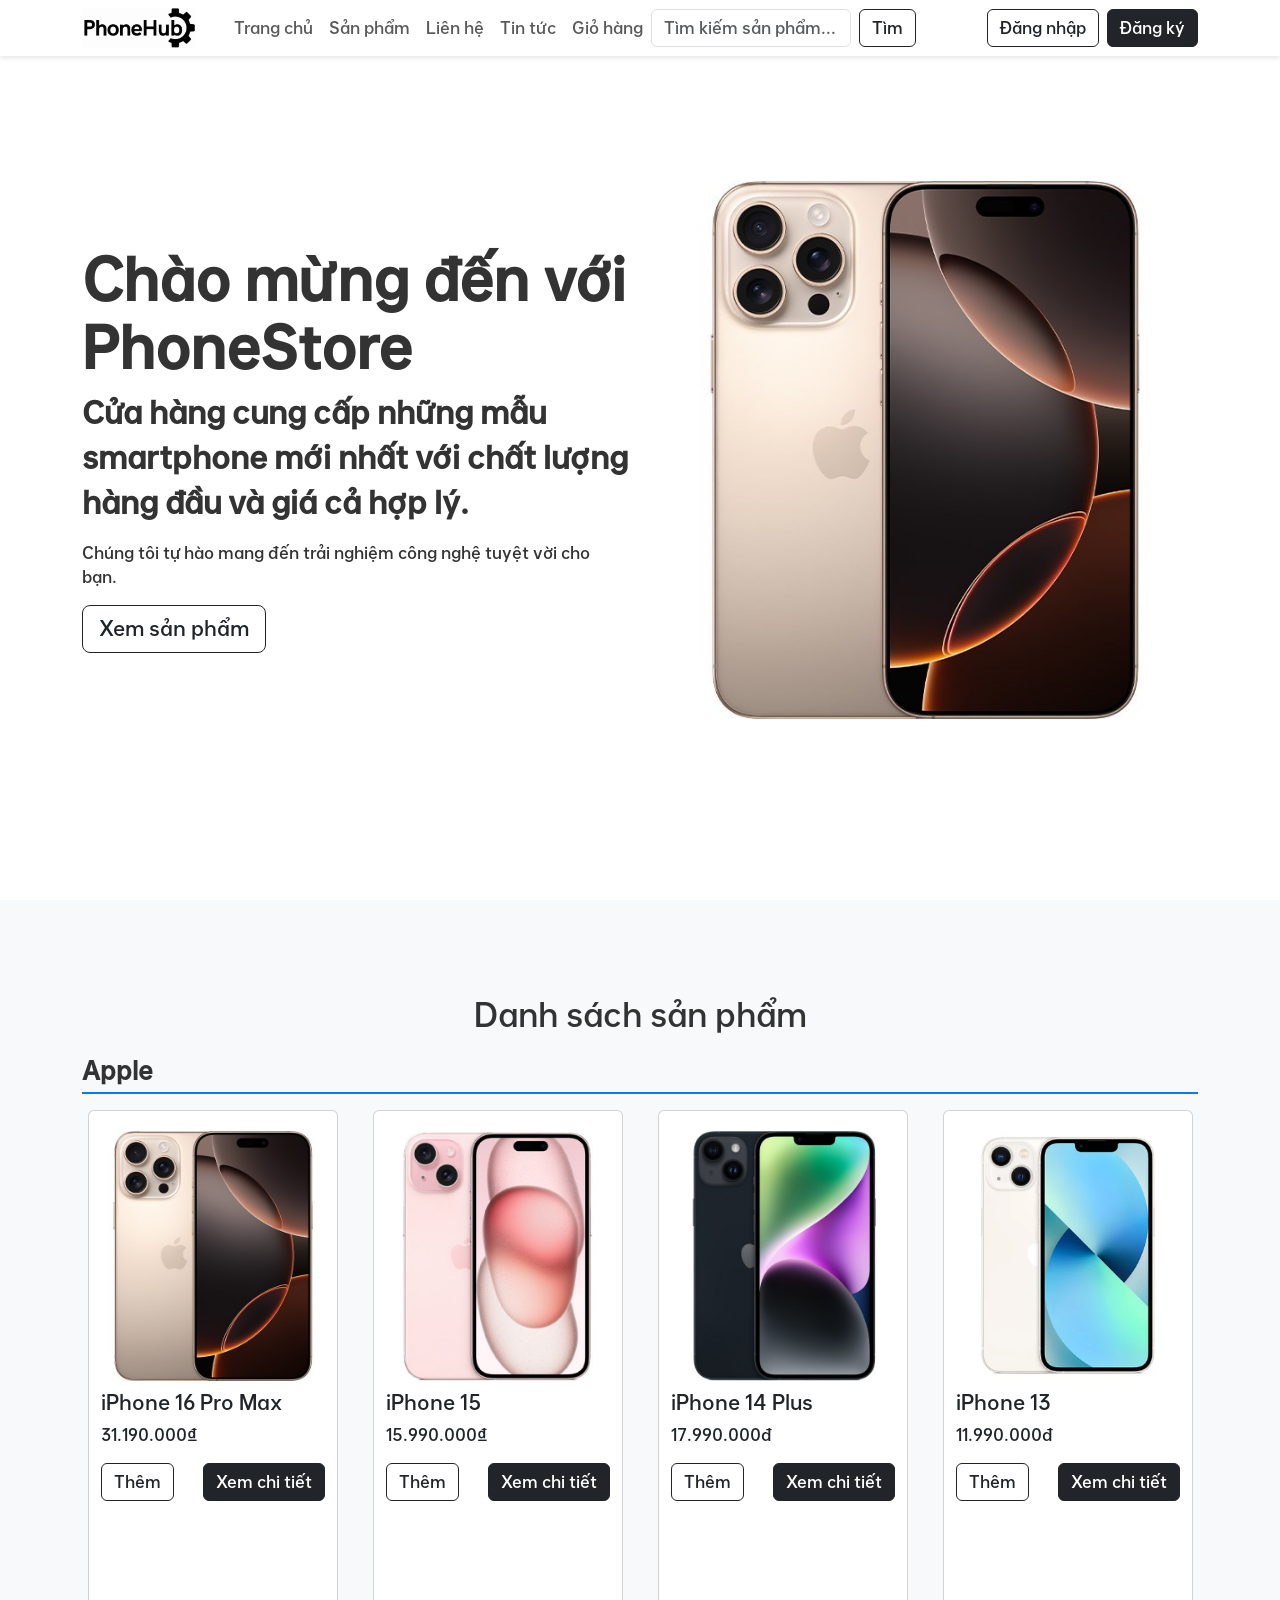
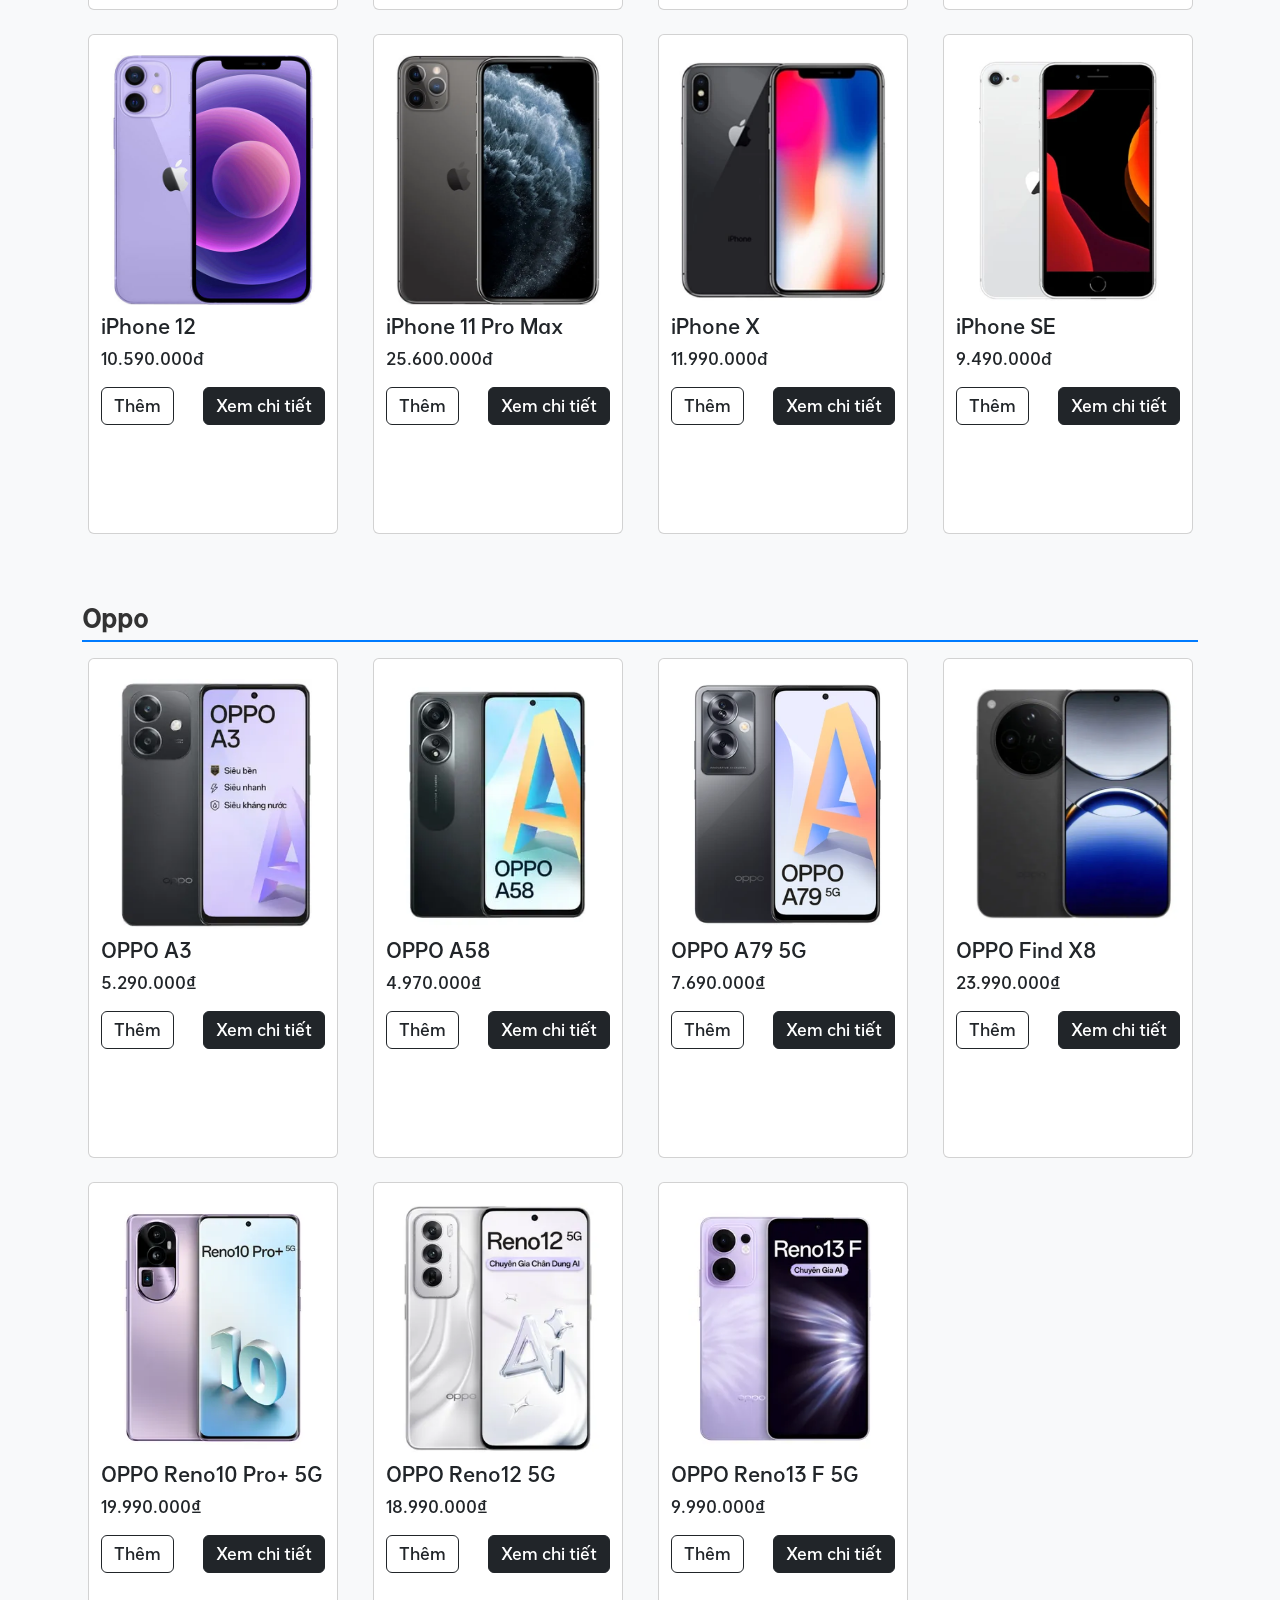
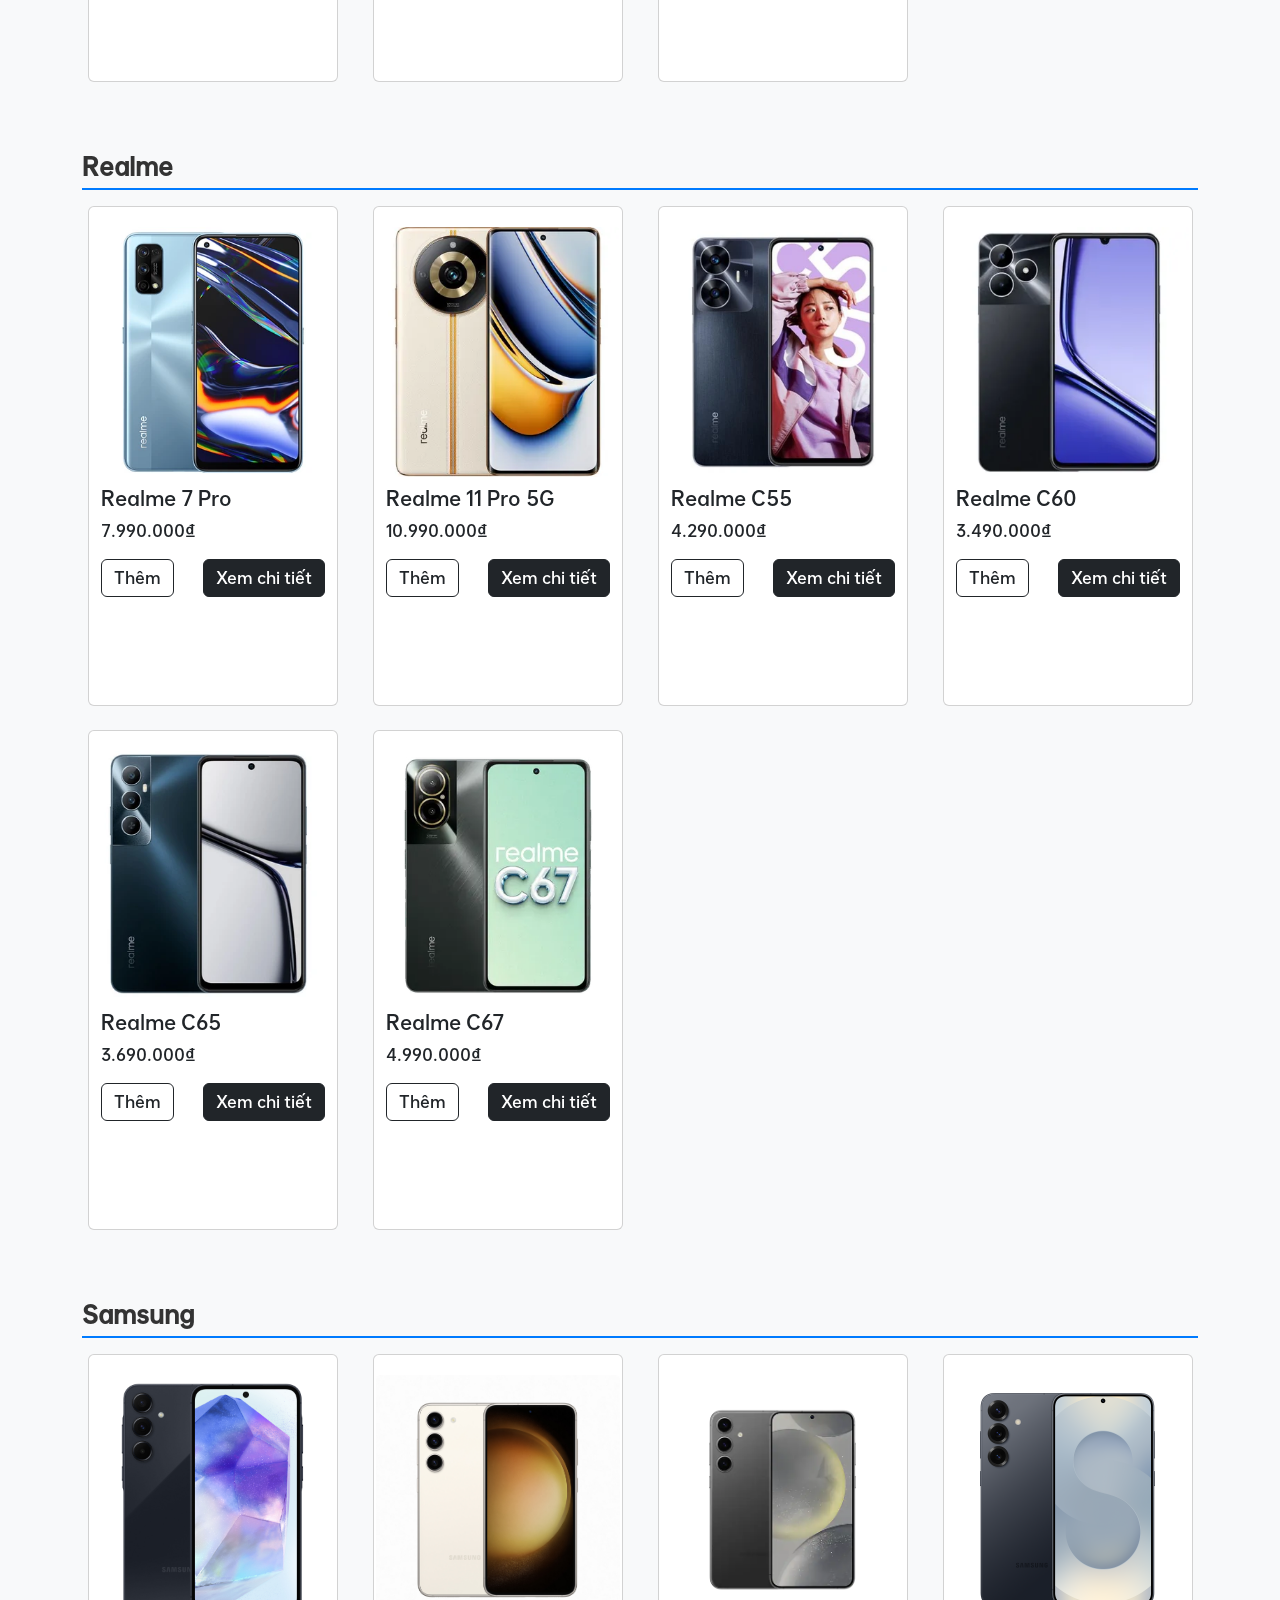
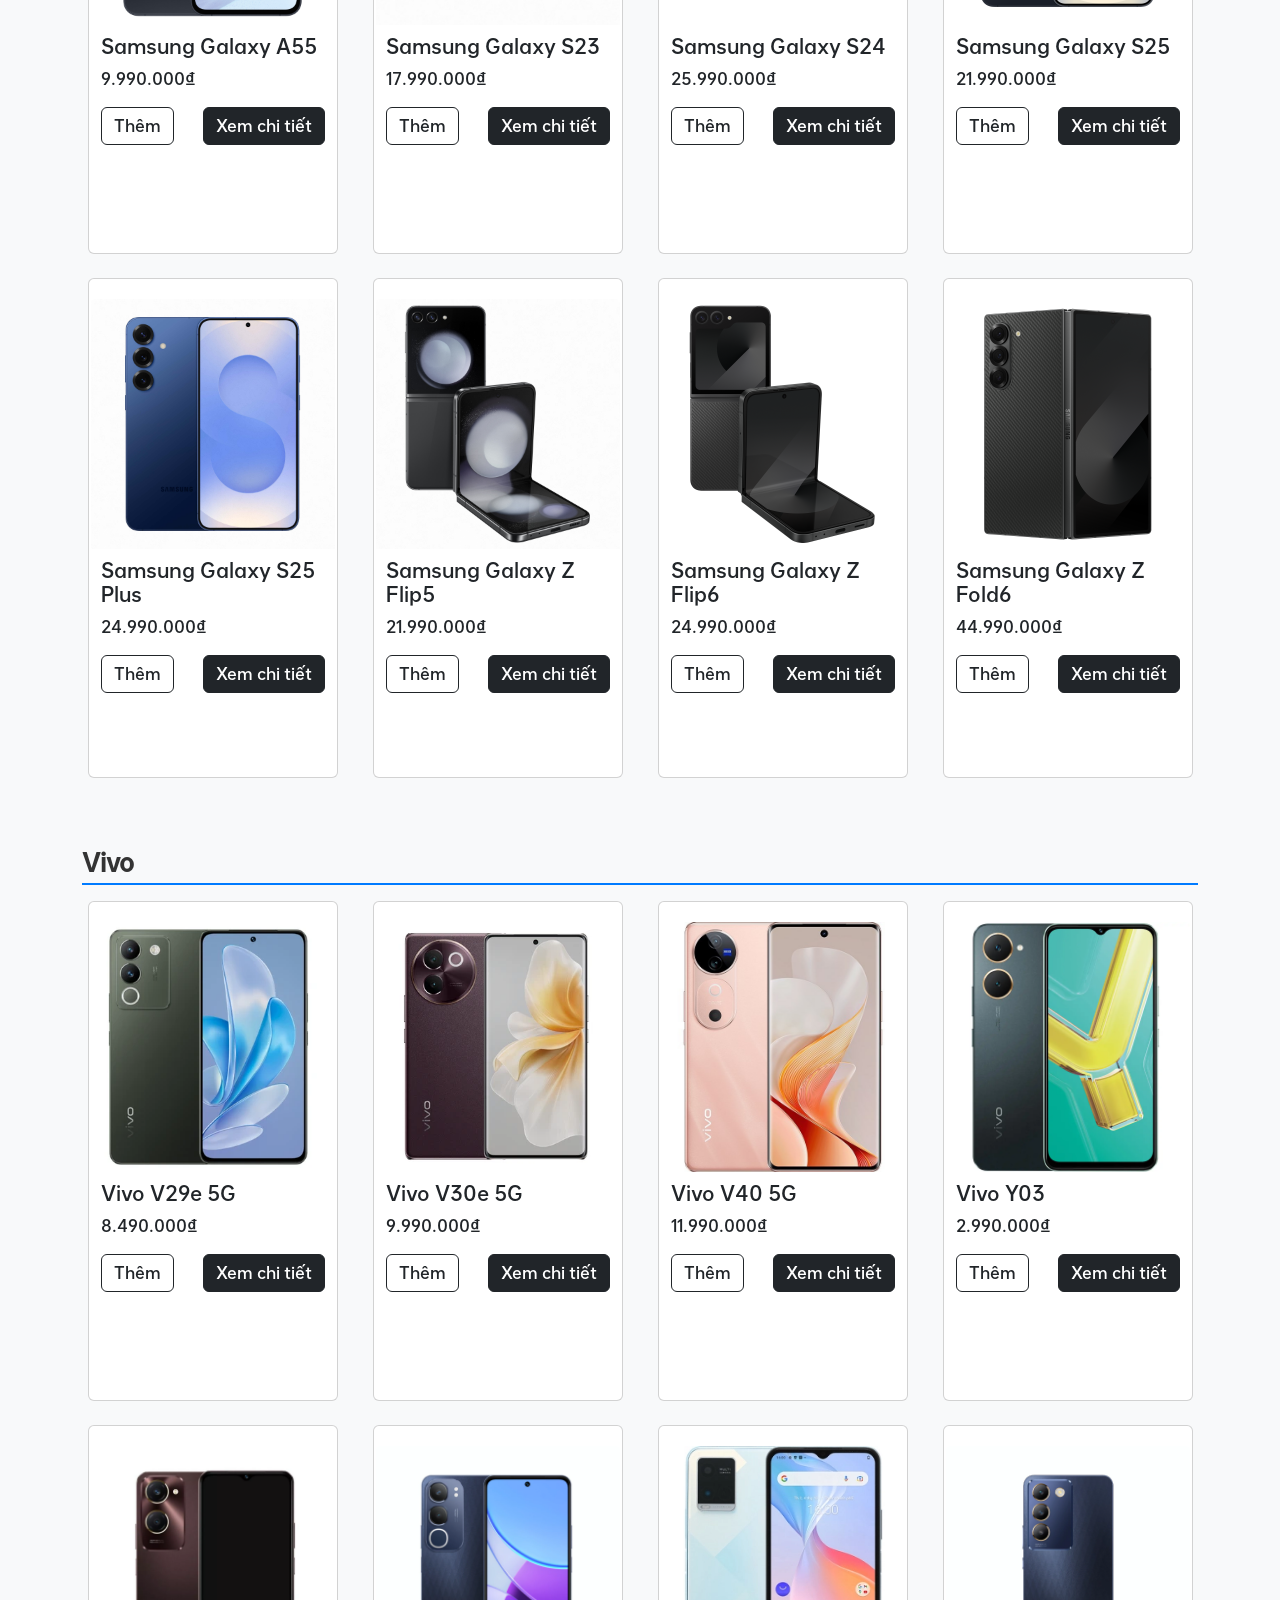
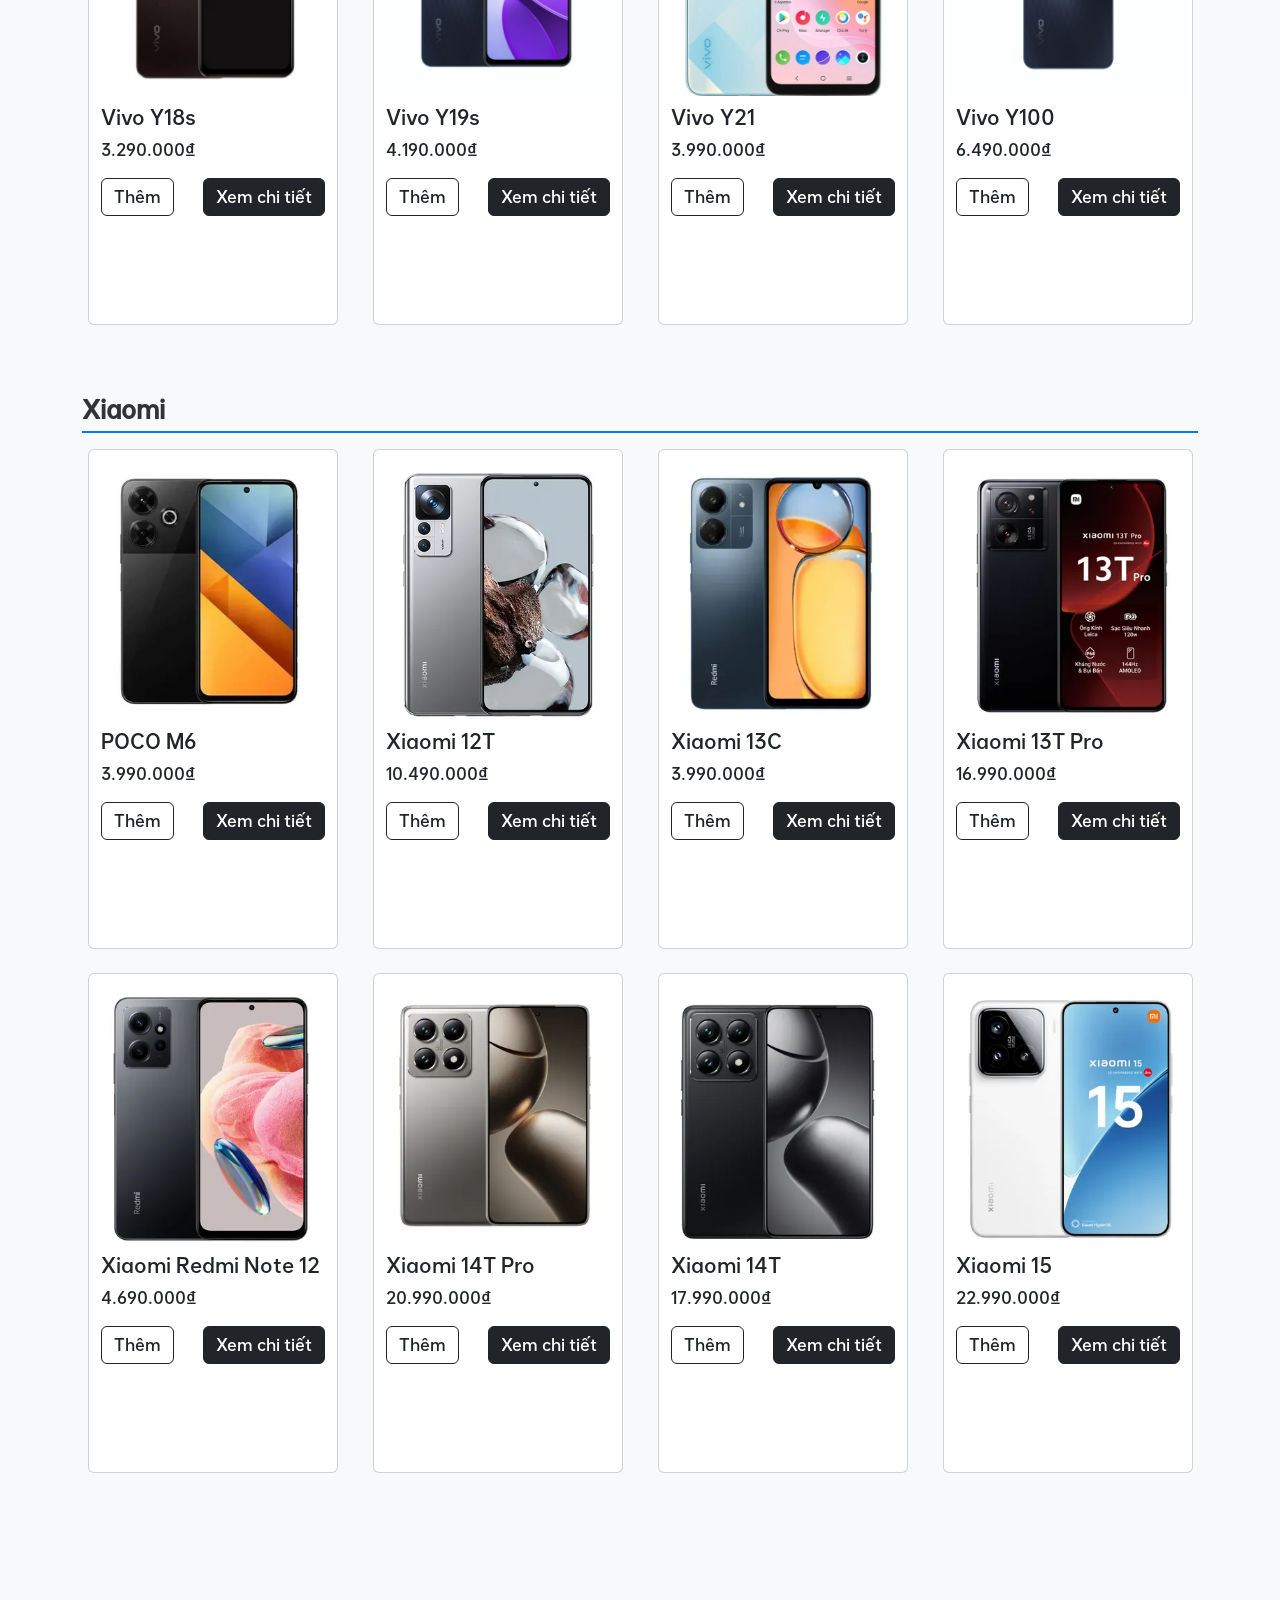
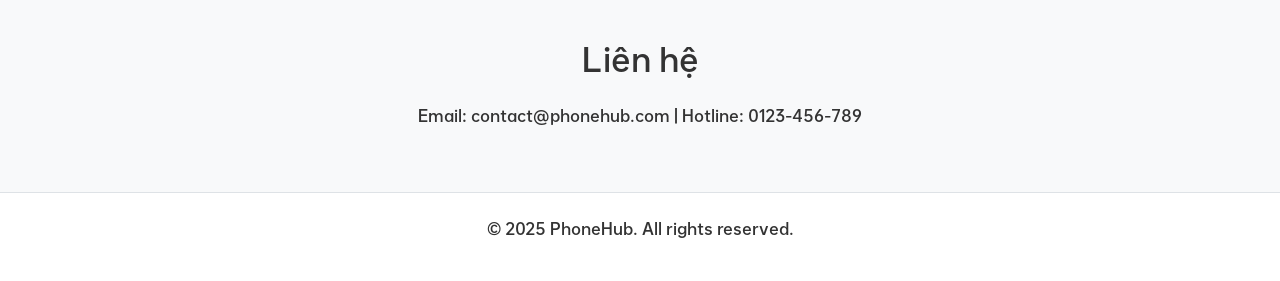
==== commit 04c505dd: "noiDung" ====
--- a/pages/index.html
+++ b/pages/index.html
@@ -3,7 +3,7 @@
   <head>
     <meta charset="UTF-8" />
     <meta name="viewport" content="width=device-width, initial-scale=1.0" />
-    <title>Trang chủ - PhoneHub</title>
+    <title>PhoneHub</title>
     <link rel="stylesheet" href="../assets/css/bootstrap.min.css" />
     <link rel="stylesheet" href="../assets/css/style.css" />
     <script src="../assets/js/bootstrap.bundle.min.js"></script>
@@ -32,13 +32,13 @@
         <div class="collapse navbar-collapse" id="navbarNav">
           <ul class="navbar-nav me-auto">
             <li class="nav-item">
-              <a class="nav-link" href="#home">Trang chủ</a>
+              <a class="nav-link" href="../pages/index.html">Trang chủ</a>
             </li>
             <li class="nav-item">
               <a class="nav-link" href="../pages/product.html">Sản phẩm</a>
             </li>
             <li class="nav-item">
-              <a class="nav-link" href="#contact">Liên hệ</a>
+              <a class="nav-link" href="../pages/about.html">Liên hệ</a>
             </li>
             <li class="nav-item">
               <a class="nav-link" href="../pages/news.html">Tin tức</a>
@@ -74,7 +74,7 @@
       <div class="container">
         <div class="row align-items-center">
           <div class="col-md-6 reveal reveal-left">
-            <h1 class="fw-bold display-4">Chào mừng đến với PhoneHub</h1>
+            <h1 class="fw-bold display-4">Chào mừng đến với PhoneStore</h1>
             <p class="lead">
               Cửa hàng cung cấp những mẫu smartphone mới nhất với chất lượng
               hàng đầu và giá cả hợp lý.
@@ -127,11 +127,6 @@
       <div class="container">
         <h2 class="text-center mb-4">Danh sách sản phẩm</h2>
         <div id="product-brands"></div>
-        <div class="text-center mt-4">
-          <a href="../pages/product.html" class="btn btn-outline-dark btn-lg"
-            >Xem thêm sản phẩm</a
-          >
-        </div>
       </div>
     </section>
 
@@ -151,51 +146,74 @@
     </footer>
 
     <script src="/assets/js/product.js"></script>
-    <script src="../assets/js/index.js"></script>
 
     <script>
       function displayProducts() {
         const productBrands = document.getElementById("product-brands");
         productBrands.innerHTML = "";
 
-        const allowedBrands = ["apple", "samsung", "oppo"];
-
-        for (const brand of allowedBrands) {
-          if (products[brand]) {
-            const brandSection = document.createElement("div");
-            brandSection.className = "brand-section mb-5 reveal";
-            brandSection.innerHTML = `
-          <h3 class="mb-3">${
-            brand.charAt(0).toUpperCase() + brand.slice(1)
-          }</h3>
-          <div class="row" id="product-list-${brand}">
-          </div>
-        `;
-            productBrands.appendChild(brandSection);
-
-            const productList = document.getElementById(
-              `product-list-${brand}`
-            );
-            products[brand].forEach((product) => {
-              const col = document.createElement("div");
-              col.className = "col-md-4 col-lg-3 mb-4";
-              col.innerHTML = `
-            <div class="card product-card">
-              <img src="${product.mainImage}" alt="${product.name}" class="card-img-top">
-              <div class="card-body">
-                <h5 class="card-title">${product.name}</h5>
-                <p class="card-text">${product.basePrice}</p>
-                <div class="button-group">
-                  <button class="btn btn-outline-dark" onclick="addToCart('${product.id}')">Thêm</button>
-                  <a href="/pages/product-detail.html?id=${product.id}" class="btn btn-dark">Xem chi tiết</a>
-                </div>
-              </div>
+        for (const brand in products) {
+          const brandSection = document.createElement("div");
+          brandSection.className = "brand-section mb-5 reveal";
+          brandSection.innerHTML = `
+      <h3 class="mb-3">${brand.charAt(0).toUpperCase() + brand.slice(1)}</h3>
+      <div class="row" id="product-list-${brand}">
+      </div>
+      `;
+          productBrands.appendChild(brandSection);
+
+          const productList = document.getElementById(`product-list-${brand}`);
+          products[brand].forEach((product) => {
+            const col = document.createElement("div");
+            col.className = "col-md-4 col-lg-3 mb-4";
+            col.innerHTML = `
+        <div class="card product-card">
+          <img src="${product.mainImage}" alt="${product.name}" class="card-img-top">
+          <div class="card-body">
+            <h5 class="card-title">${product.name}</h5>
+            <p class="card-text">${product.basePrice}</p>
+            <div class="button-group">
+              <button class="btn btn-outline-dark" onclick="addToCart('${product.id}')">Thêm</button>
+              <a href="/pages/product-detail.html?id=${product.id}" class="btn btn-dark">Xem chi tiết</a>
             </div>
-          `;
-              productList.appendChild(col);
-            });
-          }
-        }
+          </div>
+        </div>
+      `;
+            productList.appendChild(col);
+          });
+        }
+
+        reveal();
+      }
+
+      function addToCart(productId) {
+        let product = null;
+        for (const brand in products) {
+          product = products[brand].find((p) => p.id === productId);
+          if (product) break;
+        }
+
+        if (!product) {
+          alert("Sản phẩm không tồn tại!");
+          return;
+        }
+
+        let cart = JSON.parse(localStorage.getItem("cart")) || [];
+        const existingItem = cart.find((item) => item.id === productId);
+        if (existingItem) {
+          existingItem.quantity += 1;
+        } else {
+          cart.push({
+            id: product.id,
+            name: product.name,
+            price: product.basePrice,
+            image: product.mainImage,
+            quantity: 1,
+          });
+        }
+
+        localStorage.setItem("cart", JSON.stringify(cart));
+        alert(`Đã thêm ${product.name} vào giỏ hàng!`);
       }
 
       displayProducts();
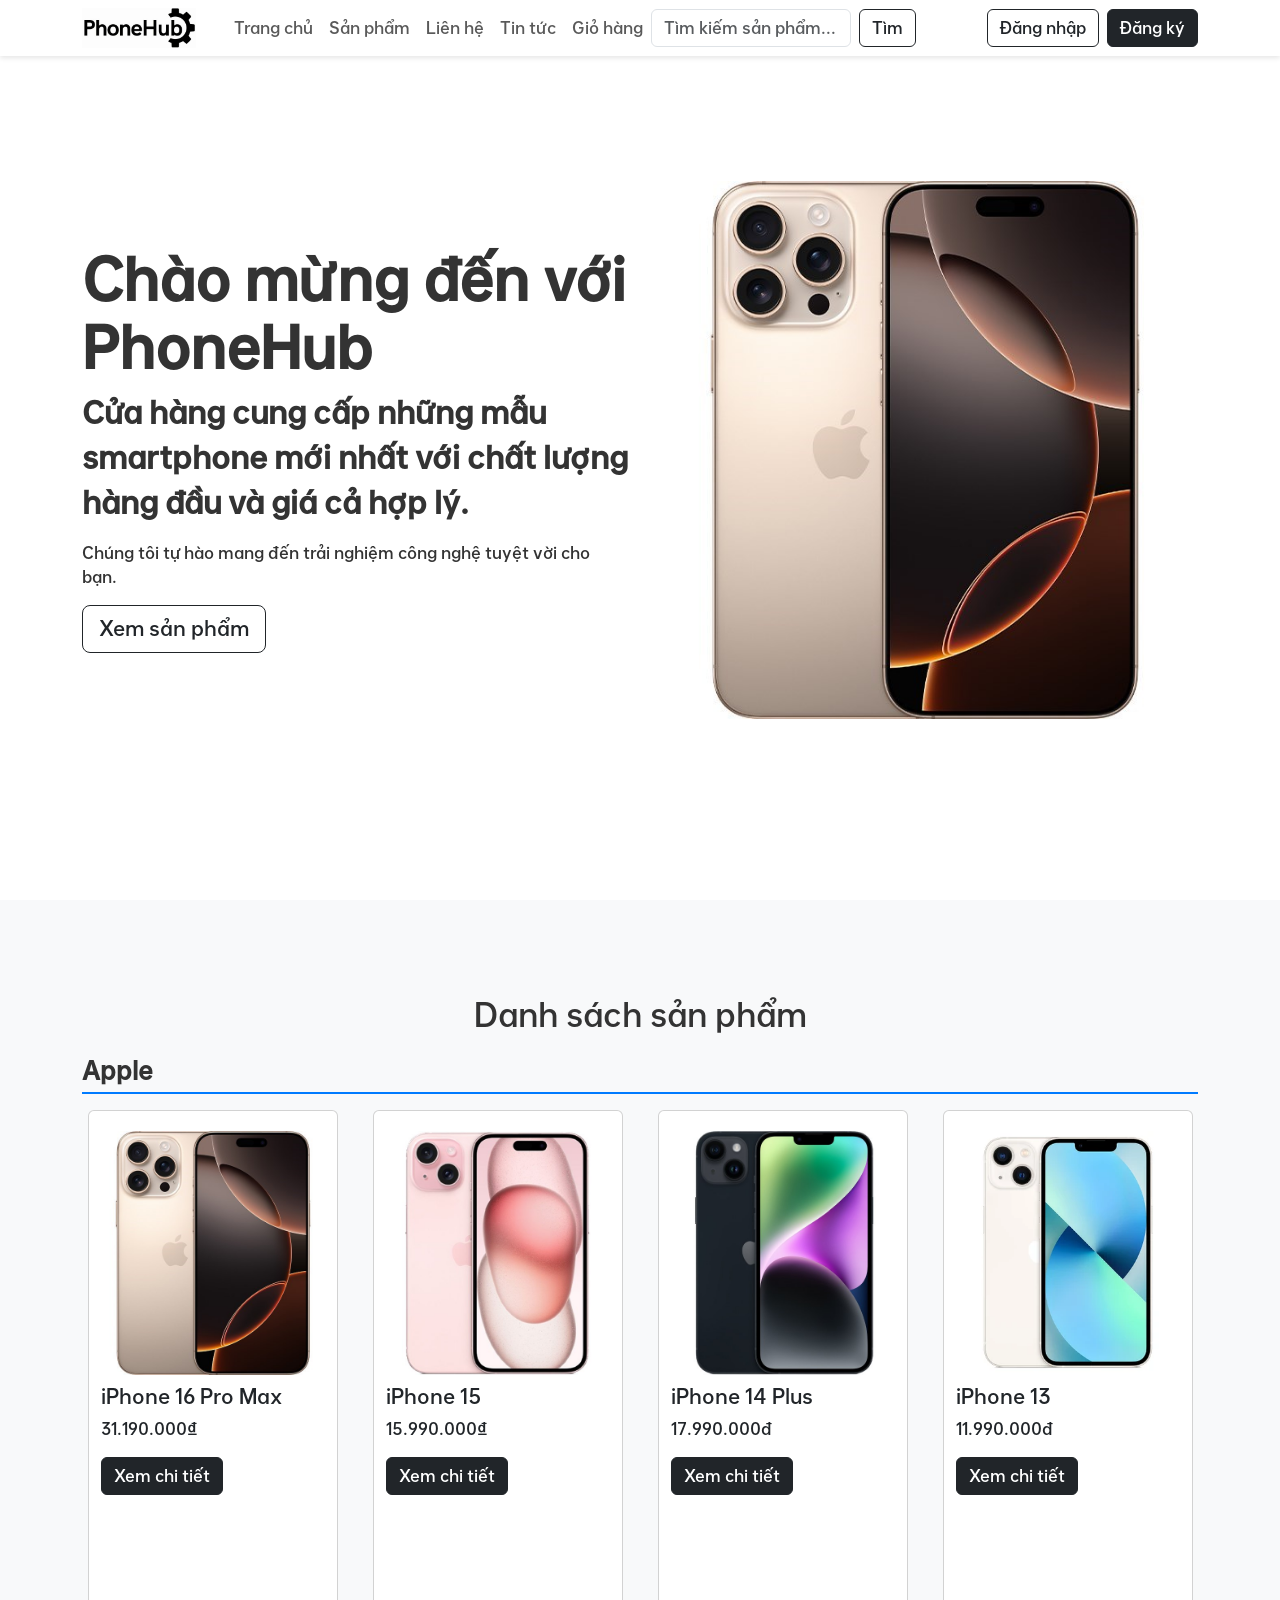
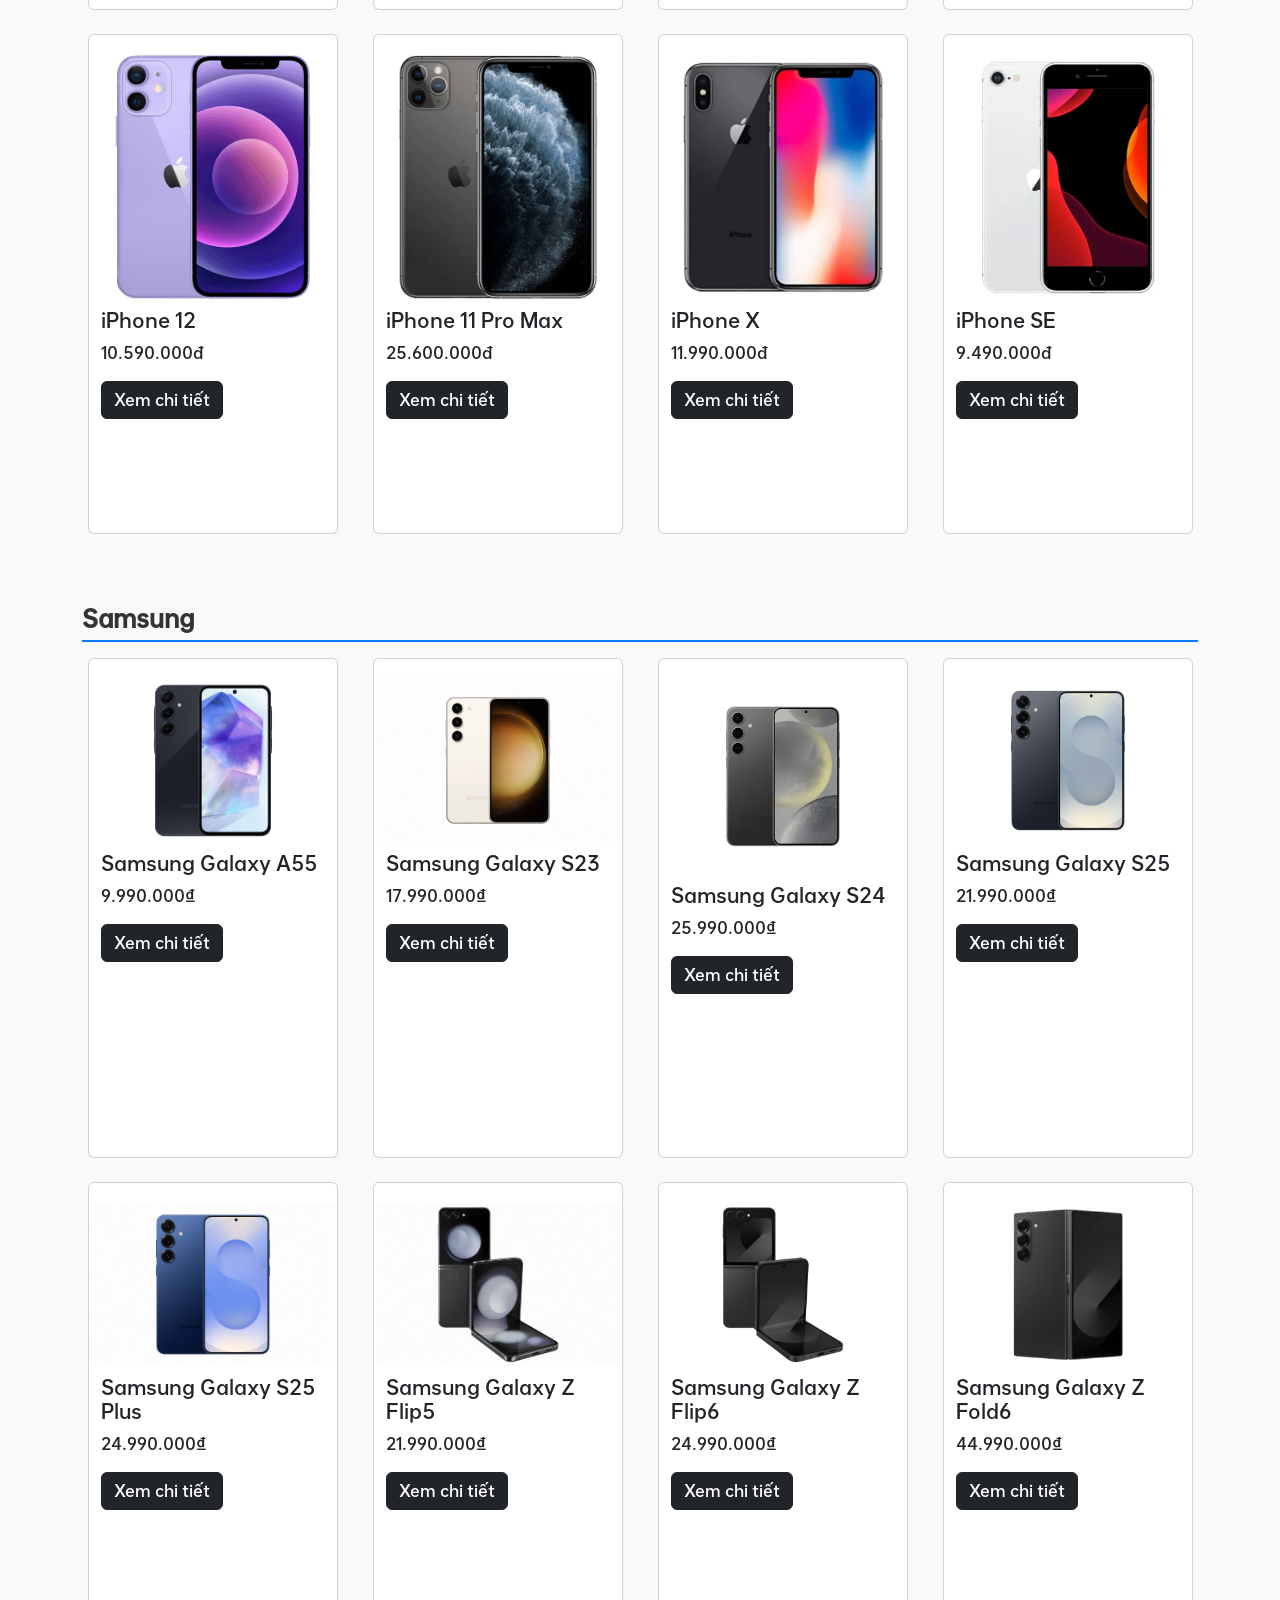
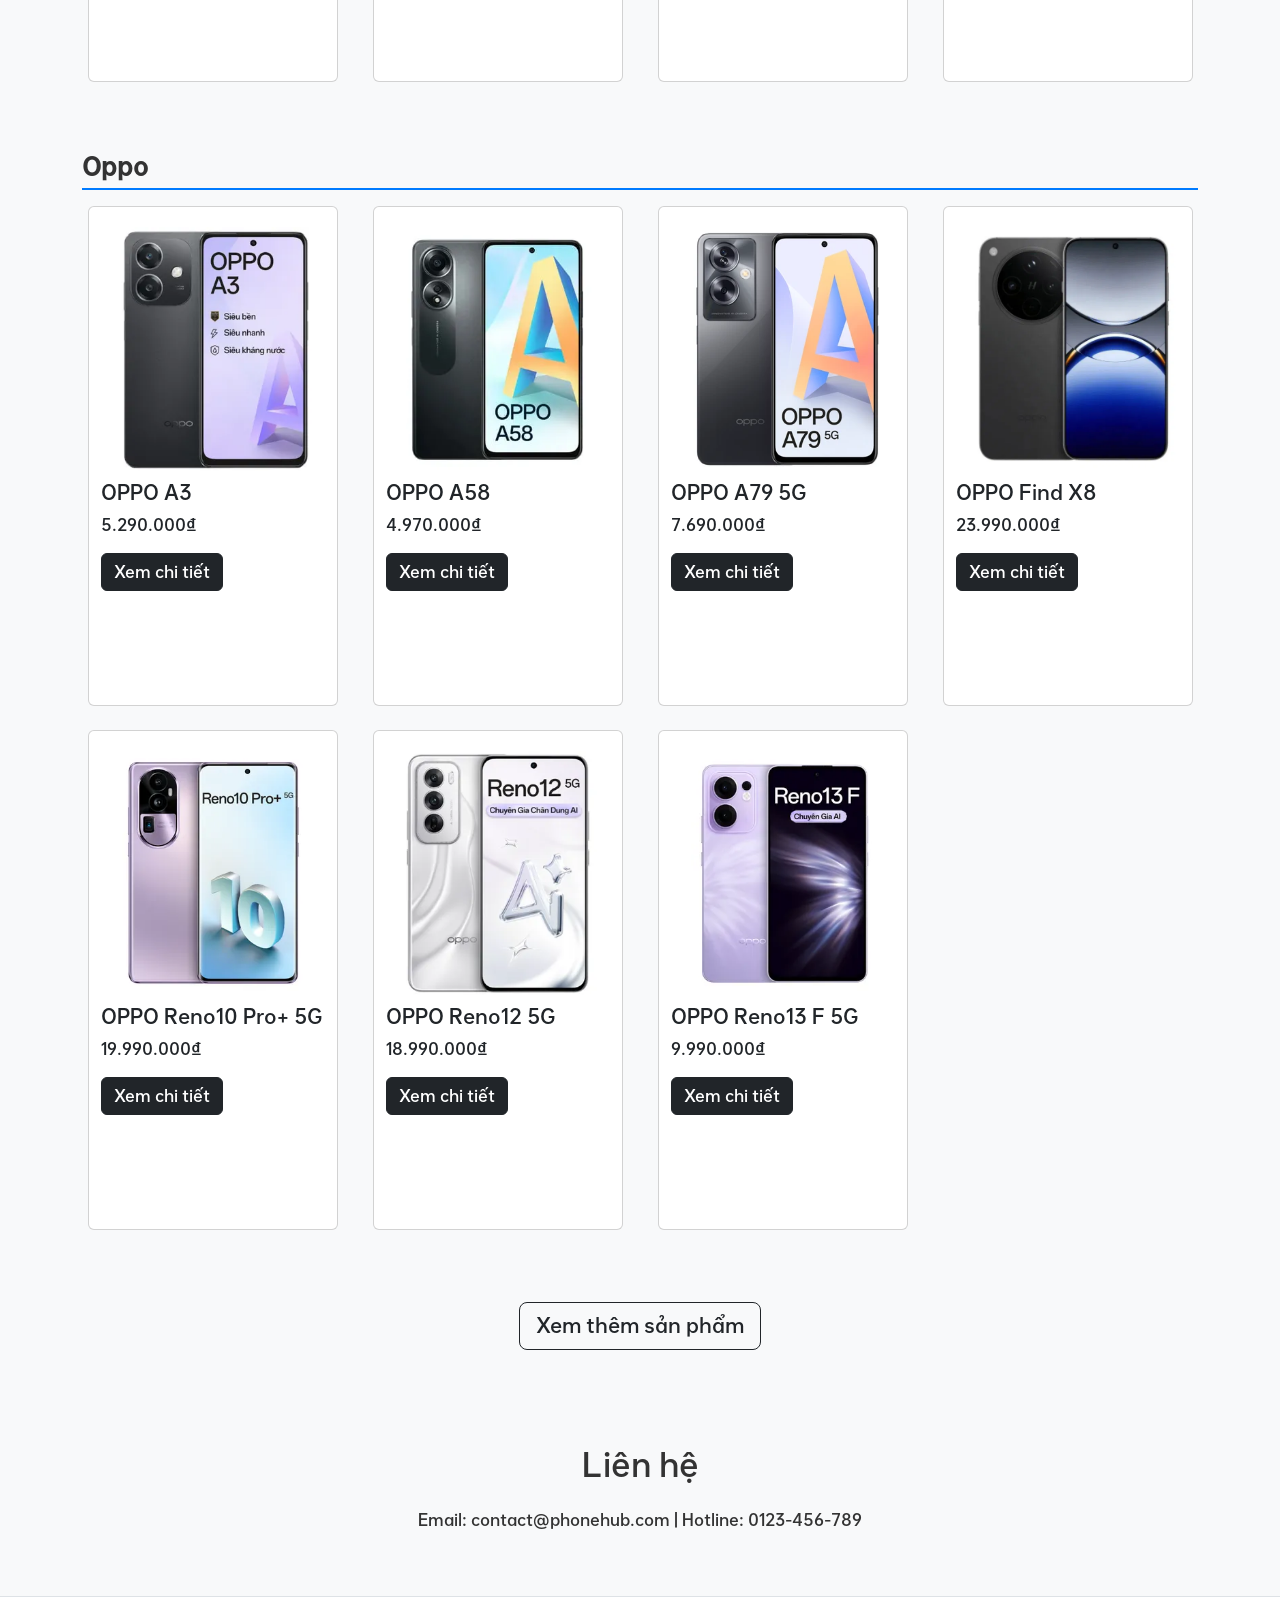
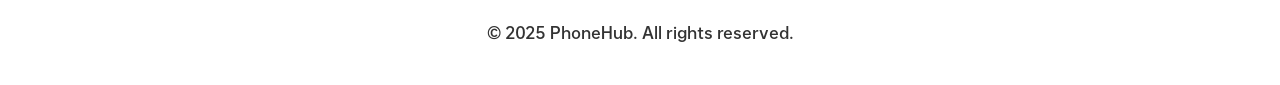
==== commit 9655b05d: "m2" ====
--- a/pages/index.html
+++ b/pages/index.html
@@ -3,7 +3,7 @@
   <head>
     <meta charset="UTF-8" />
     <meta name="viewport" content="width=device-width, initial-scale=1.0" />
-    <title>PhoneHub</title>
+    <title>Trang chủ - PhoneHub</title>
     <link rel="stylesheet" href="../assets/css/bootstrap.min.css" />
     <link rel="stylesheet" href="../assets/css/style.css" />
     <script src="../assets/js/bootstrap.bundle.min.js"></script>
@@ -54,9 +54,7 @@
                 placeholder="Tìm kiếm sản phẩm..."
                 style="width: 200px"
               />
-              <button class="btn btn-outline-dark" onclick="searchProducts()">
-                Tìm
-              </button>
+              <button class="btn btn-outline-dark">Tìm</button>
             </li>
           </ul>
           <div class="d-flex">
@@ -74,7 +72,7 @@
       <div class="container">
         <div class="row align-items-center">
           <div class="col-md-6 reveal reveal-left">
-            <h1 class="fw-bold display-4">Chào mừng đến với PhoneStore</h1>
+            <h1 class="fw-bold display-4">Chào mừng đến với PhoneHub</h1>
             <p class="lead">
               Cửa hàng cung cấp những mẫu smartphone mới nhất với chất lượng
               hàng đầu và giá cả hợp lý.
@@ -127,6 +125,11 @@
       <div class="container">
         <h2 class="text-center mb-4">Danh sách sản phẩm</h2>
         <div id="product-brands"></div>
+        <div class="text-center mt-4">
+          <a href="../pages/product.html" class="btn btn-outline-dark btn-lg"
+            >Xem thêm sản phẩm</a
+          >
+        </div>
       </div>
     </section>
 
@@ -146,74 +149,50 @@
     </footer>
 
     <script src="/assets/js/product.js"></script>
+    <script src="../assets/js/index.js"></script>
 
     <script>
       function displayProducts() {
         const productBrands = document.getElementById("product-brands");
         productBrands.innerHTML = "";
 
-        for (const brand in products) {
-          const brandSection = document.createElement("div");
-          brandSection.className = "brand-section mb-5 reveal";
-          brandSection.innerHTML = `
-      <h3 class="mb-3">${brand.charAt(0).toUpperCase() + brand.slice(1)}</h3>
-      <div class="row" id="product-list-${brand}">
-      </div>
-      `;
-          productBrands.appendChild(brandSection);
-
-          const productList = document.getElementById(`product-list-${brand}`);
-          products[brand].forEach((product) => {
-            const col = document.createElement("div");
-            col.className = "col-md-4 col-lg-3 mb-4";
-            col.innerHTML = `
-        <div class="card product-card">
-          <img src="${product.mainImage}" alt="${product.name}" class="card-img-top">
-          <div class="card-body">
-            <h5 class="card-title">${product.name}</h5>
-            <p class="card-text">${product.basePrice}</p>
-            <div class="button-group">
-              <button class="btn btn-outline-dark" onclick="addToCart('${product.id}')">Thêm</button>
-              <a href="/pages/product-detail.html?id=${product.id}" class="btn btn-dark">Xem chi tiết</a>
+        const allowedBrands = ["apple", "samsung", "oppo"];
+
+        for (const brand of allowedBrands) {
+          if (products[brand]) {
+            const brandSection = document.createElement("div");
+            brandSection.className = "brand-section mb-5 reveal";
+            brandSection.innerHTML = `
+          <h3 class="mb-3">${
+            brand.charAt(0).toUpperCase() + brand.slice(1)
+          }</h3>
+          <div class="row" id="product-list-${brand}">
+          </div>
+        `;
+            productBrands.appendChild(brandSection);
+
+            const productList = document.getElementById(
+              `product-list-${brand}`
+            );
+            products[brand].forEach((product) => {
+              const col = document.createElement("div");
+              col.className = "col-md-4 col-lg-3 mb-4";
+              col.innerHTML = `
+            <div class="card product-card">
+              <img src="${product.mainImage}" alt="${product.name}" class="card-img-top">
+              <div class="card-body h-100">
+                <h5 class="card-title">${product.name}</h5>
+                <p class="card-text">${product.basePrice}</p>
+                <div class="button-group">
+                  <a href="/pages/product-detail.html?id=${product.id}" class="btn btn-dark">Xem chi tiết</a>
+                </div>
+              </div>
             </div>
-          </div>
-        </div>
-      `;
-            productList.appendChild(col);
-          });
+          `;
+              productList.appendChild(col);
+            });
+          }
         }
-
-        reveal();
-      }
-
-      function addToCart(productId) {
-        let product = null;
-        for (const brand in products) {
-          product = products[brand].find((p) => p.id === productId);
-          if (product) break;
-        }
-
-        if (!product) {
-          alert("Sản phẩm không tồn tại!");
-          return;
-        }
-
-        let cart = JSON.parse(localStorage.getItem("cart")) || [];
-        const existingItem = cart.find((item) => item.id === productId);
-        if (existingItem) {
-          existingItem.quantity += 1;
-        } else {
-          cart.push({
-            id: product.id,
-            name: product.name,
-            price: product.basePrice,
-            image: product.mainImage,
-            quantity: 1,
-          });
-        }
-
-        localStorage.setItem("cart", JSON.stringify(cart));
-        alert(`Đã thêm ${product.name} vào giỏ hàng!`);
       }
 
       displayProducts();
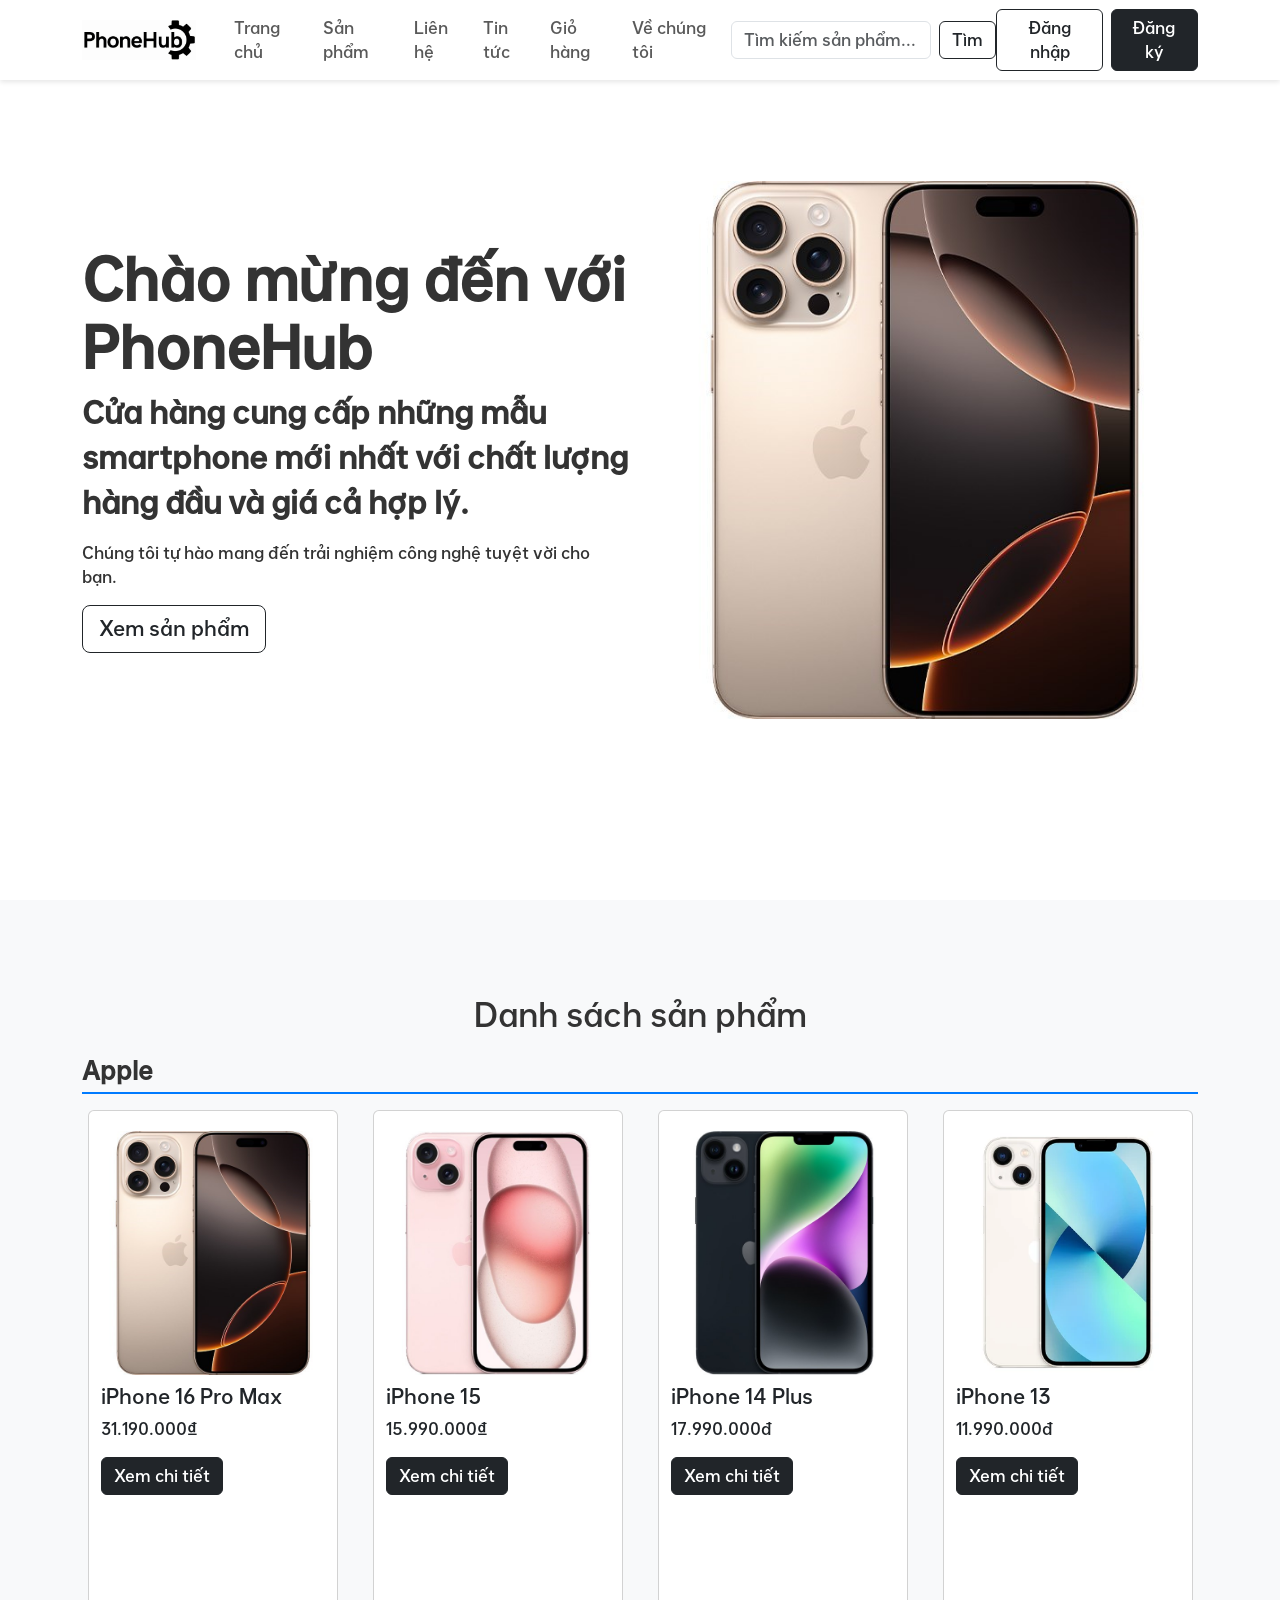
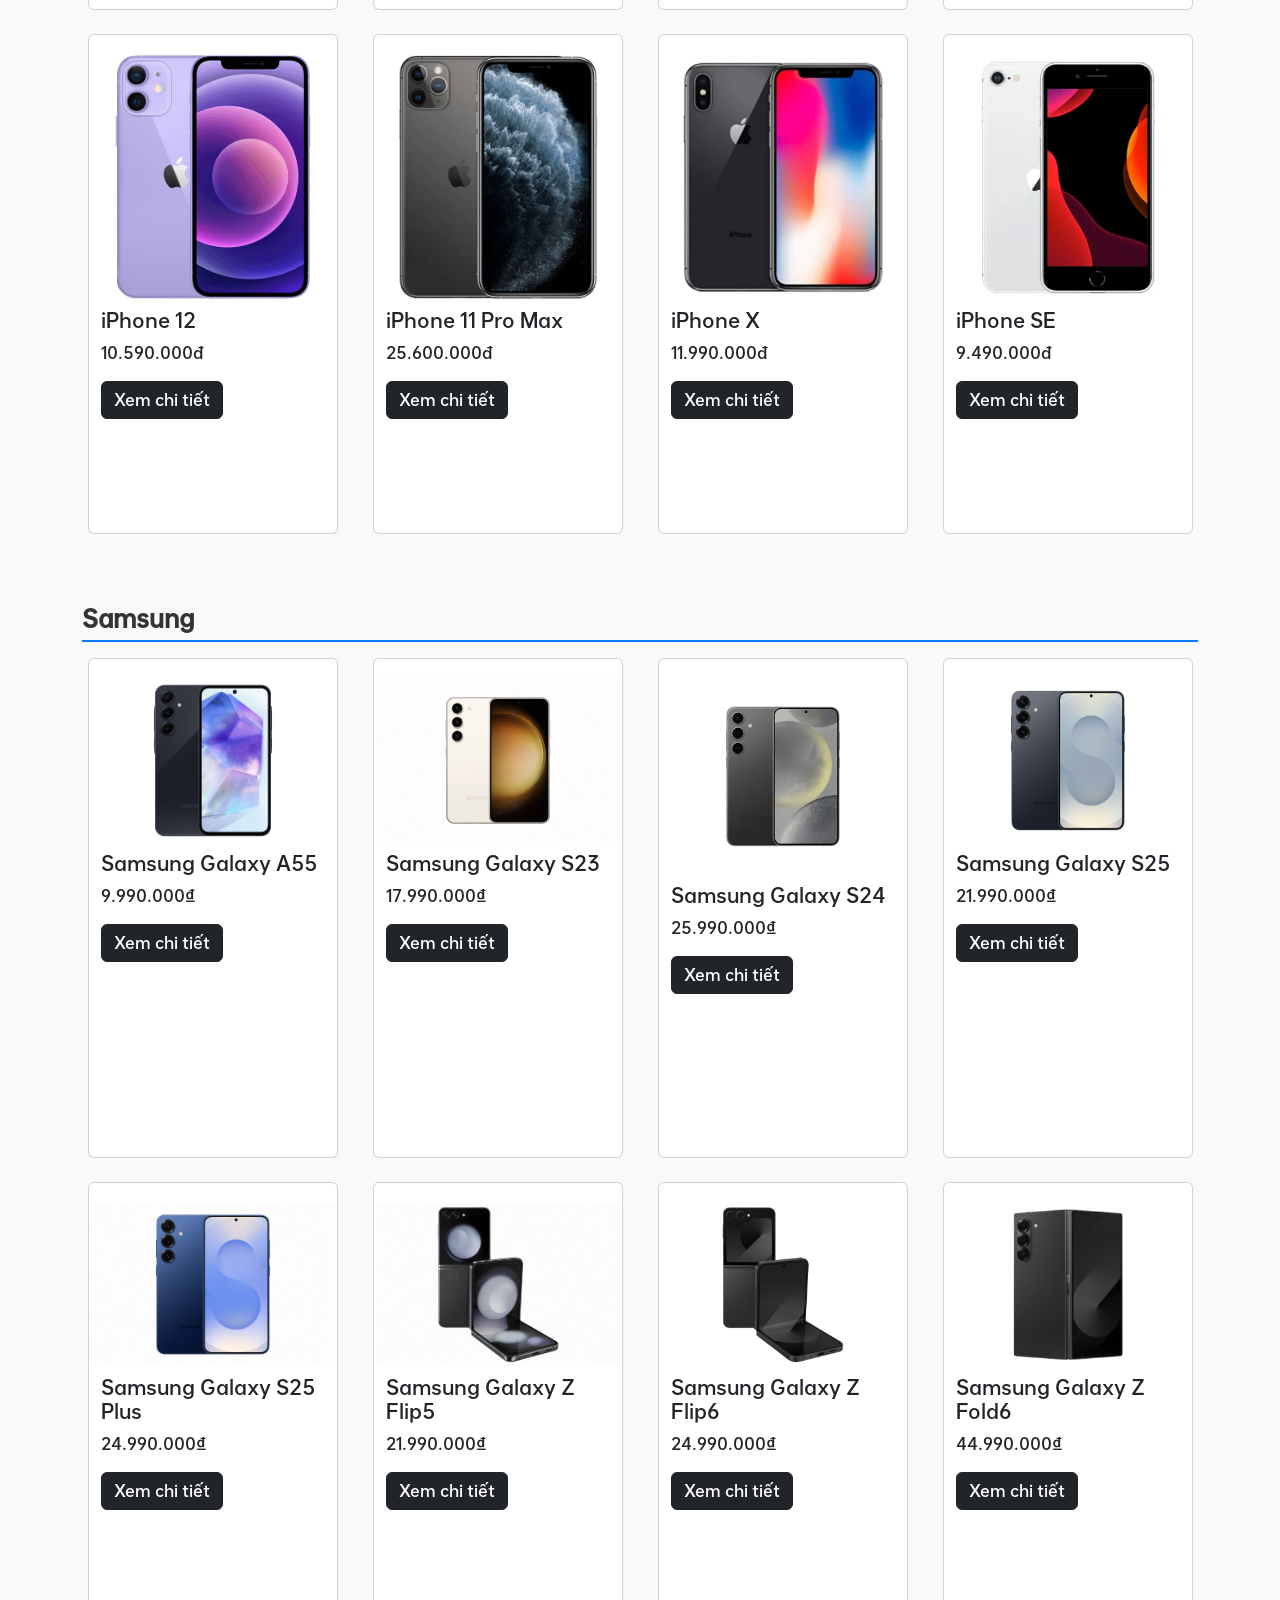
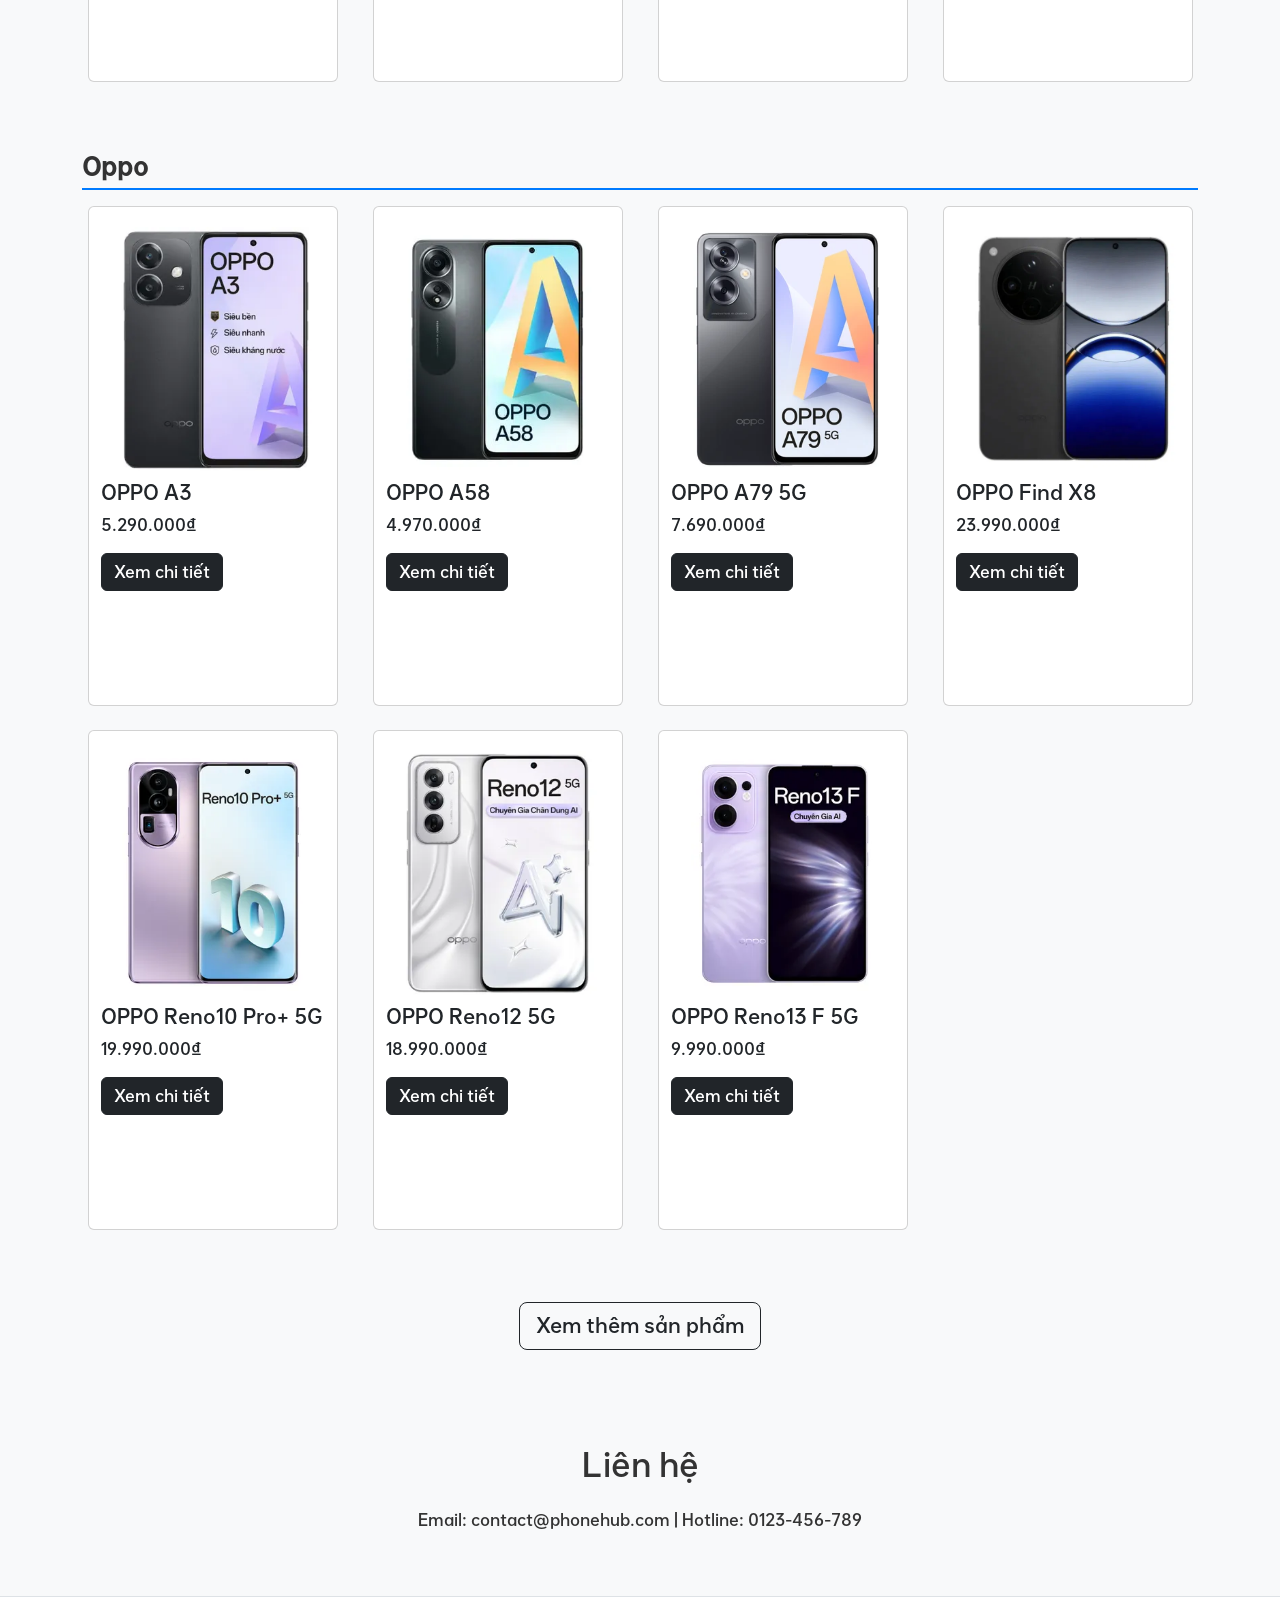
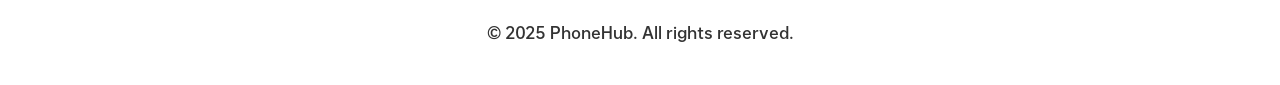
==== commit cffdf2be: "add all" ====
--- a/pages/index.html
+++ b/pages/index.html
@@ -45,6 +45,9 @@
             </li>
             <li class="nav-item">
               <a class="nav-link" href="../pages/cart.html">Giỏ hàng</a>
+            </li>
+            <li class="nav-item">
+              <a class="nav-link" href="../pages/about.html">Về chúng tôi</a>
             </li>
             <li class="nav-item d-flex align-items-center">
               <input
